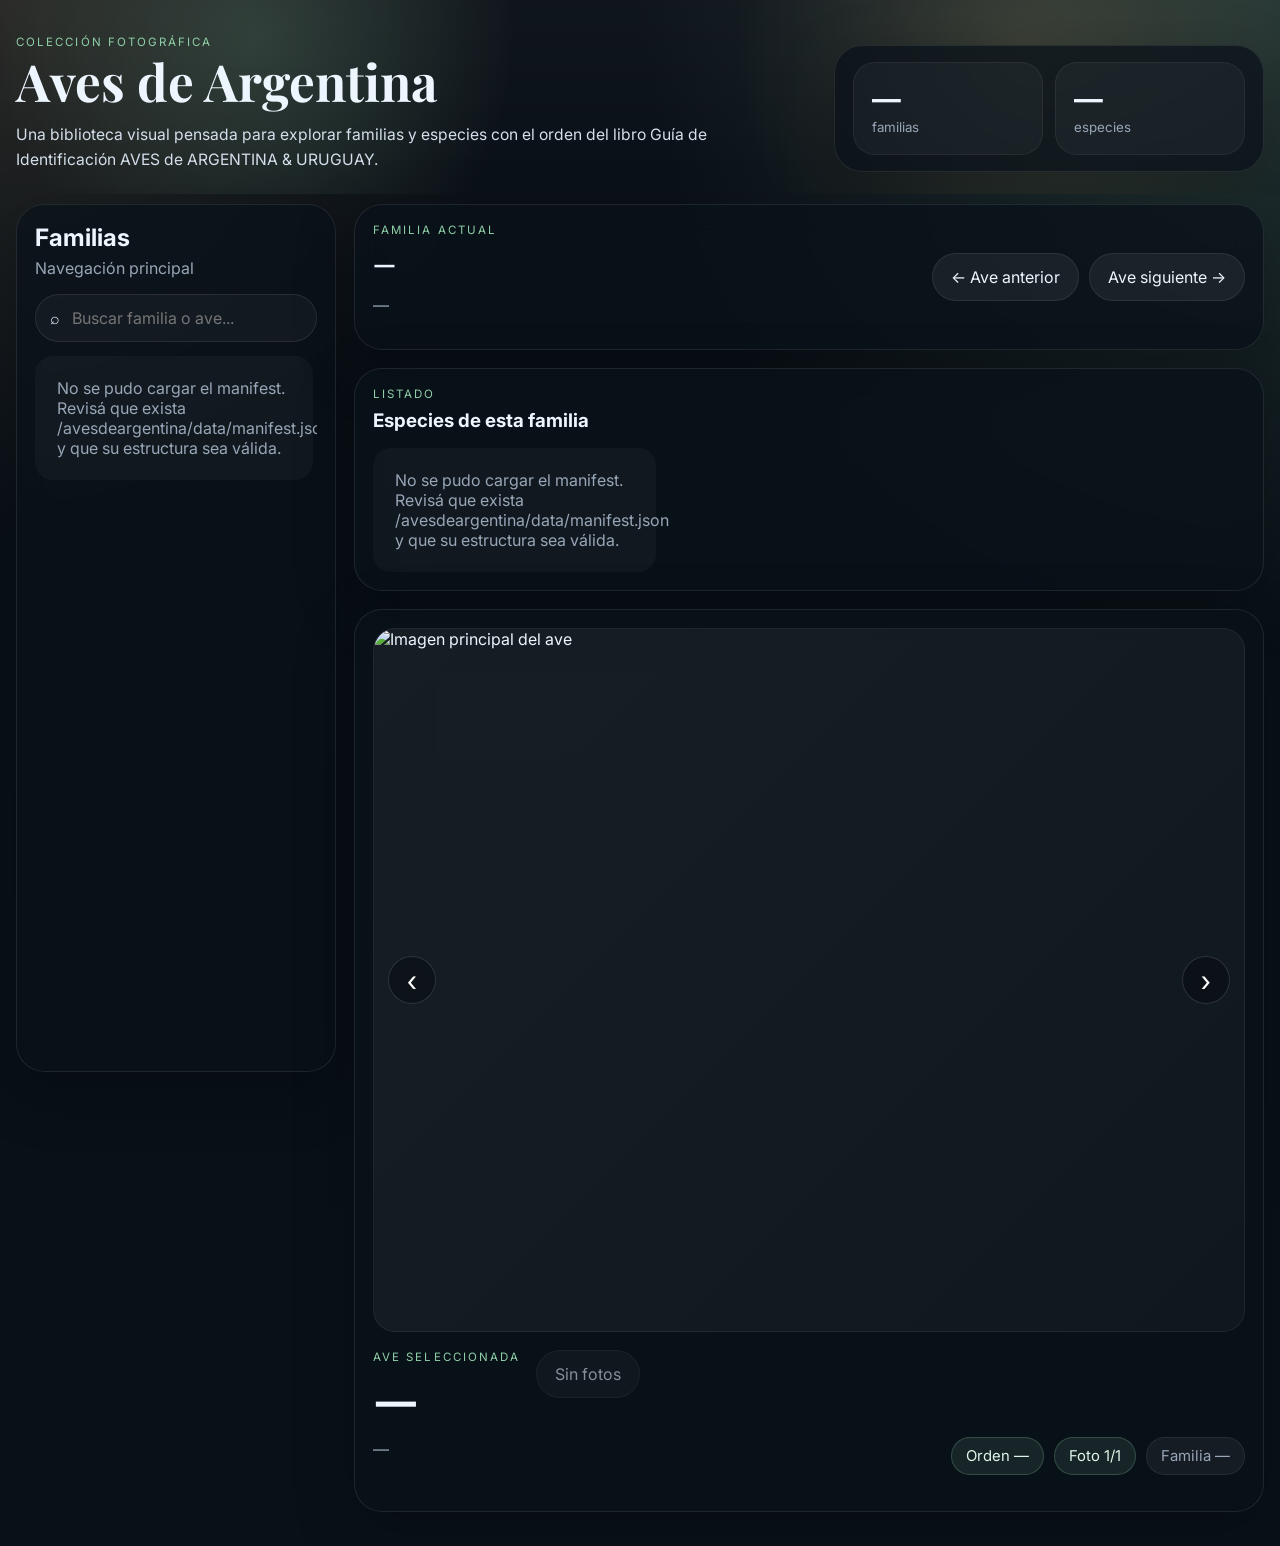
==== index.html @ 670955eb "Update index.html" ====
<!DOCTYPE html>
<html lang="es">
<head>
  <meta charset="UTF-8" />
  <meta name="viewport" content="width=device-width, initial-scale=1.0" />
  <title>Aves de Argentina — Biblioteca visual</title>
  <meta name="description" content="Biblioteca visual de aves de Argentina organizada por familias y especies." />
  <base href="/">

  <link rel="preconnect" href="https://fonts.googleapis.com">
  <link rel="preconnect" href="https://fonts.gstatic.com" crossorigin>
  <link href="https://fonts.googleapis.com/css2?family=Playfair+Display:wght@600;700&family=Inter:wght@400;500;600;700&display=swap" rel="stylesheet">
  <link rel="stylesheet" href="styles.css" />
</head>
<body>
  <div class="page-shell">
    <header class="hero hero--compact">
      <div class="hero__bg"></div>
      <div class="hero__content wrap">
        <div>
          <p class="eyebrow">Colección fotográfica</p>
          <h1>Aves de Argentina</h1>
          <p class="hero__lead">
            Una biblioteca visual pensada para explorar familias y especies con el orden del libro Guía de Identificación AVES de ARGENTINA &amp; URUGUAY.
          </p>
        </div>

        <div class="hero__card">
          <div class="hero__stat">
            <span id="familyCount">—</span>
            <small>familias</small>
          </div>
          <div class="hero__stat">
            <span id="speciesCount">—</span>
            <small>especies</small>
          </div>

        </div>
      </div>
    </header>

    <main class="wrap layout">
      <aside class="sidebar card">
        <div class="sidebar__header">
          <h2>Familias</h2>
          <p>Navegación principal</p>
        </div>

        <label class="searchbox">
          <span class="searchbox__icon">⌕</span>
          <input id="familySearchInput" type="search" placeholder="Buscar familia o ave..." autocomplete="off" />
        </label>

        <nav id="familyList" class="family-list" aria-label="Listado de familias"></nav>
      </aside>

      <section class="main-column">
        <div class="toolbar card">
          <div>
            <p class="toolbar__label">Familia actual</p>
            <h2 id="currentFamilyCommon">—</h2>
            <p id="currentFamilyScientific" class="toolbar__scientific">—</p>
          </div>
          <div class="toolbar__actions">
            <button class="btn btn--soft" id="prevSpeciesBtn">← Ave anterior</button>
            <button class="btn btn--soft" id="nextSpeciesBtn">Ave siguiente →</button>
          </div>
        </div>

        <section class="species-panel card">
          <div class="section-head">
            <div>
              <p class="section-head__kicker">Listado</p>
              <h3>Especies de esta familia</h3>
            </div>
          </div>
          <div id="speciesList" class="species-list"></div>
        </section>

        <article class="viewer card">
          <div class="viewer__media">
            <img id="mainImage" src="assets/placeholder-main-1.svg" alt="Imagen principal del ave" />
            <button id="prevPhotoBtn" class="viewer__arrow viewer__arrow--left" aria-label="Foto anterior">‹</button>
            <button id="nextPhotoBtn" class="viewer__arrow viewer__arrow--right" aria-label="Foto siguiente">›</button>
            <div id="slideshowBadge" class="slideshow-badge" hidden>Automático</div>
          </div>

          <div class="viewer__info">
            <div class="viewer__top">
              <div>
                <p class="viewer__kicker">Ave seleccionada</p>
                <h3 id="currentSpeciesCommon">—</h3>
                <p id="currentSpeciesScientific" class="viewer__scientific">—</p>
                <p id="noPhotoNotice" class="viewer__notice" hidden>Aún sin registro fotográfico.</p>
              </div>

              <div class="viewer__controls">
                <button class="btn btn--soft btn--play" id="toggleSpeciesSlideshowBtn" type="button">
                  ▶ Pasar automáticamente
                </button>
              </div>
            </div>

            <div class="viewer__meta">
              <span id="speciesOrderBadge" class="pill">Orden —</span>
              <span id="photoCounter" class="pill">Foto 1/1</span>
              <span id="familyOrderBadge" class="pill pill--muted">Familia —</span>
            </div>
          </div>

          <div class="thumbs" id="thumbStrip" aria-label="Miniaturas de la especie"></div>
        </article>
      </section>
    </main>
  </div>

  <template id="familyButtonTemplate">
    <button class="family-item" type="button">
      <span class="family-item__number"></span>
      <span class="family-item__labels">
        <strong></strong>
        <small></small>
      </span>
    </button>
  </template>

  <template id="speciesCardTemplate">
    <button class="species-card" type="button">
      <div class="species-card__preview"></div>
      <div class="species-card__text">
        <span class="species-card__order"></span>
        <strong></strong>
        <small></small>
      </div>
    </button>
  </template>

  <script src="app.js"></script>
</body>
</html>
---- styles.css ----
:root {
  --bg: #091018;
  --panel: rgba(10, 18, 26, 0.76);
  --panel-solid: #0e1720;
  --panel-soft: #132130;
  --line: rgba(255,255,255,0.09);
  --text: #edf5ff;
  --muted: #98a6b8;
  --accent: #8fd0a8;
  --accent-2: #f0c97e;
  --shadow: 0 18px 60px rgba(0,0,0,0.28);
  --radius-xl: 28px;
  --radius-lg: 22px;
  --radius-md: 16px;
}

* { box-sizing: border-box; }
html { scroll-behavior: smooth; }
body {
  margin: 0;
  font-family: Inter, system-ui, sans-serif;
  color: var(--text);
  background:
    radial-gradient(circle at top right, rgba(143, 208, 168, 0.18), transparent 32%),
    radial-gradient(circle at top left, rgba(240, 201, 126, 0.12), transparent 26%),
    linear-gradient(180deg, #0b1118 0%, #081018 55%, #091118 100%);
  min-height: 100vh;
}

img { display: block; max-width: 100%; }
button, input { font: inherit; }

.wrap {
  width: min(1380px, calc(100vw - 32px));
  margin-inline: auto;
}

.hero {
  position: relative;
  overflow: hidden;
  padding: 42px 0 22px;
}

.hero__bg {
  position: absolute;
  inset: 0;
  background:
    radial-gradient(circle at 20% 20%, rgba(143, 208, 168, 0.18), transparent 25%),
    radial-gradient(circle at 80% 25%, rgba(240, 201, 126, 0.15), transparent 28%),
    linear-gradient(180deg, rgba(255,255,255,0.02), transparent 80%);
  pointer-events: none;
}

.hero__content {
  position: relative;
  z-index: 1;
  display: grid;
  grid-template-columns: minmax(0, 1.65fr) minmax(280px, 430px);
  gap: 22px;
  align-items: end;
}

.eyebrow,
.toolbar__label,
.viewer__kicker,
.section-head__kicker {
  margin: 0 0 8px;
  text-transform: uppercase;
  letter-spacing: 0.18em;
  font-size: 0.72rem;
  color: var(--accent);
}

.hero h1 {
  margin: 0;
  font-family: "Playfair Display", serif;
  font-size: clamp(2.6rem, 5vw, 5rem);
  line-height: 0.94;
}

.hero__lead {
  max-width: 760px;
  margin: 18px 0 0;
  font-size: 1.03rem;
  line-height: 1.72;
  color: #d5dfeb;
}

.hero__actions {
  display: flex;
  flex-wrap: wrap;
  gap: 12px;
  margin-top: 24px;
}

.hero__card,
.card {
  backdrop-filter: blur(14px);
  background: var(--panel);
  border: 1px solid var(--line);
  border-radius: var(--radius-xl);
  box-shadow: var(--shadow);
}

.hero__card {
  padding: 20px;
  display: grid;
  grid-template-columns: repeat(2, 1fr);
  gap: 12px;
}

.hero__stat {
  padding: 18px;
  border-radius: var(--radius-lg);
  background: rgba(255,255,255,0.04);
  border: 1px solid rgba(255,255,255,0.06);
}

.hero__stat span {
  display: block;
  font-size: clamp(2rem, 4vw, 2.8rem);
  font-weight: 700;
}

.hero__stat small,
.hero__note,
.toolbar__scientific,
.viewer__scientific,
.section-head__hint,
.family-item small,
.species-card small {
  color: var(--muted);
}

.hero__note {
  grid-column: 1 / -1;
  font-size: 0.95rem;
  line-height: 1.65;
  padding: 4px 2px 0;
}

.layout {
  display: grid;
  grid-template-columns: 320px minmax(0, 1fr);
  gap: 18px;
  padding: 10px 0 34px;
}

.sidebar,
.toolbar,
.viewer,
.species-panel {
  padding: 18px;
}

.sidebar {
  position: sticky;
  top: 16px;
  height: calc(100vh - 32px);
  overflow: hidden;
  display: flex;
  flex-direction: column;
}

.sidebar__header h2,
.toolbar h2,
.viewer h3,
.section-head h3 {
  margin: 0;
}

.sidebar__header p {
  margin: 6px 0 0;
  color: var(--muted);
}

.searchbox {
  display: flex;
  align-items: center;
  gap: 10px;
  margin: 16px 0 14px;
  padding: 12px 14px;
  border-radius: 999px;
  border: 1px solid var(--line);
  background: rgba(255,255,255,0.035);
}

.searchbox input {
  width: 100%;
  background: transparent;
  border: 0;
  outline: none;
  color: var(--text);
}

.family-list {
  display: flex;
  flex-direction: column;
  gap: 10px;
  overflow: auto;
  padding-right: 4px;
}

.family-item {
  width: 100%;
  display: grid;
  grid-template-columns: 54px 1fr;
  gap: 10px;
  text-align: left;
  border: 1px solid transparent;
  border-radius: 18px;
  background: rgba(255,255,255,0.03);
  padding: 11px;
  color: var(--text);
  cursor: pointer;
  transition: transform .2s ease, border-color .2s ease, background .2s ease;
}

.family-item:hover,
.family-item.is-active {
  transform: translateY(-1px);
  border-color: rgba(143, 208, 168, 0.35);
  background: rgba(143, 208, 168, 0.10);
}

.family-item__number {
  display: grid;
  place-items: center;
  border-radius: 14px;
  background: rgba(255,255,255,0.05);
  font-weight: 700;
}

.family-item__labels strong,
.species-card strong {
  display: block;
  font-size: 0.96rem;
}

.main-column {
  display: flex;
  flex-direction: column;
  gap: 18px;
}

.toolbar {
  display: flex;
  justify-content: space-between;
  align-items: center;
  gap: 18px;
}

.toolbar h2 {
  font-family: "Playfair Display", serif;
  font-size: clamp(1.5rem, 2vw, 2.15rem);
}

.toolbar__actions {
  display: flex;
  gap: 10px;
  flex-wrap: wrap;
  justify-content: end;
}

.viewer {
  display: grid;
  gap: 18px;
}

.viewer__media {
  position: relative;
  overflow: hidden;
  border-radius: calc(var(--radius-xl) - 6px);
  min-height: clamp(340px, 55vw, 720px);
  background: linear-gradient(135deg, rgba(255,255,255,0.06), rgba(255,255,255,0.03));
  border: 1px solid rgba(255,255,255,0.06);
}

.viewer__media img {
  width: 100%;
  height: 100%;
  object-fit: cover;
}

.viewer__arrow {
  position: absolute;
  top: 50%;
  transform: translateY(-50%);
  width: 48px;
  height: 48px;
  border-radius: 999px;
  border: 1px solid rgba(255,255,255,0.14);
  background: rgba(7,12,18,0.55);
  color: white;
  font-size: 1.8rem;
  cursor: pointer;
  backdrop-filter: blur(10px);
}

.viewer__arrow--left { left: 14px; }
.viewer__arrow--right { right: 14px; }

.slideshow-badge {
  position: absolute;
  top: 14px;
  right: 14px;
  padding: 10px 14px;
  border-radius: 999px;
  background: rgba(143, 208, 168, 0.18);
  border: 1px solid rgba(143, 208, 168, 0.38);
  font-weight: 600;
}

.viewer__info {
  display: flex;
  justify-content: space-between;
  gap: 18px;
  align-items: end;
}

.viewer h3 {
  font-family: "Playfair Display", serif;
  font-size: clamp(1.9rem, 4vw, 3.35rem);
  line-height: 0.98;
}

.viewer__meta {
  display: flex;
  flex-wrap: wrap;
  justify-content: end;
  gap: 10px;
}

.pill {
  display: inline-flex;
  align-items: center;
  justify-content: center;
  min-height: 38px;
  padding: 0 14px;
  border-radius: 999px;
  background: rgba(143, 208, 168, 0.11);
  border: 1px solid rgba(143, 208, 168, 0.24);
  color: #dff7e9;
  font-size: 0.93rem;
}

.pill--muted {
  background: rgba(255,255,255,0.05);
  border-color: rgba(255,255,255,0.08);
  color: var(--muted);
}

.thumbs {
  display: grid;
  grid-template-columns: repeat(auto-fill, minmax(108px, 1fr));
  gap: 10px;
}

.thumb {
  aspect-ratio: 1 / 1;
  border-radius: 16px;
  overflow: hidden;
  border: 1px solid transparent;
  padding: 0;
  cursor: pointer;
  background: rgba(255,255,255,0.04);
}

.thumb img {
  width: 100%;
  height: 100%;
  object-fit: cover;
}

.thumb.is-active {
  border-color: rgba(240, 201, 126, 0.55);
  box-shadow: 0 0 0 2px rgba(240, 201, 126, 0.18);
}

.section-head {
  display: flex;
  justify-content: space-between;
  gap: 18px;
  align-items: end;
  margin-bottom: 16px;
}

.species-list {
  display: grid;
  grid-template-columns: repeat(auto-fill, minmax(230px, 1fr));
  gap: 12px;
}

.species-card {
  display: grid;
  grid-template-columns: 74px 1fr;
  gap: 12px;
  text-align: left;
  width: 100%;
  border-radius: 20px;
  padding: 10px;
  border: 1px solid rgba(255,255,255,0.08);
  background: rgba(255,255,255,0.035);
  color: var(--text);
  cursor: pointer;
}

.species-card.is-active {
  border-color: rgba(143, 208, 168, 0.38);
  background: rgba(143, 208, 168, 0.10);
}

.species-card__preview {
  aspect-ratio: 1 / 1;
  border-radius: 14px;
  background-size: cover;
  background-position: center;
  background-color: rgba(255,255,255,0.06);
}

.species-card__order {
  display: inline-block;
  margin-bottom: 6px;
  font-size: 0.78rem;
  color: var(--accent-2);
  letter-spacing: 0.08em;
}

.btn {
  border: 0;
  border-radius: 999px;
  min-height: 48px;
  padding: 0 18px;
  color: var(--text);
  cursor: pointer;
  transition: transform .2s ease, opacity .2s ease;
}

.btn:hover { transform: translateY(-1px); }

.btn--primary {
  background: linear-gradient(135deg, rgba(143, 208, 168, 0.88), rgba(88, 158, 112, 0.88));
  color: #07110a;
  font-weight: 700;
}

.btn--ghost,
.btn--soft {
  background: rgba(255,255,255,0.06);
  border: 1px solid rgba(255,255,255,0.08);
}

.empty-state {
  padding: 22px;
  border-radius: 18px;
  background: rgba(255,255,255,0.03);
  color: var(--muted);
}

@media (max-width: 1050px) {
  .hero__content,
  .layout,
  .viewer__info,
  .toolbar,
  .section-head {
    grid-template-columns: 1fr;
    flex-direction: column;
    align-items: stretch;
  }

  .sidebar {
    position: static;
    height: auto;
    max-height: none;
  }

  .toolbar__actions,
  .viewer__meta {
    justify-content: start;
  }
}

@media (max-width: 720px) {
  .wrap {
    width: min(100vw - 16px, 1380px);
  }

  .hero {
    padding-top: 18px;
  }

  .hero__card {
    grid-template-columns: 1fr 1fr;
  }

  .toolbar,
  .viewer,
  .species-panel,
  .sidebar {
    padding: 14px;
  }

  .viewer__media {
    min-height: 280px;
  }

  .viewer__arrow {
    width: 42px;
    height: 42px;
  }

  .species-list {
    grid-template-columns: 1fr 1fr;
  }
}

@media (max-width: 520px) {
  .hero__card,
  .species-list {
    grid-template-columns: 1fr;
  }

  .family-item,
  .species-card {
    border-radius: 16px;
  }
}
.viewer__notice {
  margin-top: 0.45rem;
  color: #d9b46b;
  font-weight: 600;
  letter-spacing: 0.02em;
}

.thumbs .empty-state {
  padding: 1rem;
  border: 1px dashed rgba(255,255,255,0.12);
  border-radius: 14px;
  color: rgba(255,255,255,0.72);
  text-align: center;
}

.species-card__no-photo {
  display: inline-flex;
  align-items: center;
  justify-content: center;
  width: 100%;
  height: 100%;
  color: rgba(255,255,255,0.72);
  font-size: 0.85rem;
  letter-spacing: 0.04em;
  text-transform: uppercase;
}
.hero--compact {
  padding-top: 2.2rem;
  padding-bottom: 1.4rem;
}

.hero--compact .hero__content {
  gap: 1.25rem;
  align-items: end;
}

.hero--compact h1 {
  font-size: clamp(2.2rem, 4vw, 3.4rem);
  margin-bottom: 0.35rem;
}

.hero--compact .hero__lead {
  max-width: 720px;
  font-size: 0.98rem;
  line-height: 1.55;
}

.hero--compact .hero__card {
  padding: 1rem 1.1rem;
}

.hero--compact .hero__stat span {
  font-size: 1.8rem;
}

.viewer__top {
  display: flex;
  align-items: flex-start;
  justify-content: space-between;
  gap: 1rem;
  flex-wrap: wrap;
}

.viewer__controls {
  display: flex;
  align-items: center;
  gap: 0.6rem;
}

.btn--play {
  white-space: nowrap;
}

#toggleSpeciesSlideshowBtn[disabled] {
  opacity: 0.55;
  cursor: not-allowed;
}

.viewer__notice {
  margin-top: 0.45rem;
  color: #d9b46b;
  font-weight: 600;
  letter-spacing: 0.02em;
}

.thumbs .empty-state {
  padding: 1rem;
  border: 1px dashed rgba(255,255,255,0.12);
  border-radius: 14px;
  color: rgba(255,255,255,0.72);
  text-align: center;
}

.species-card__no-photo {
  display: inline-flex;
  align-items: center;
  justify-content: center;
  width: 100%;
  height: 100%;
  color: rgba(255,255,255,0.72);
  font-size: 0.85rem;
  letter-spacing: 0.04em;
  text-transform: uppercase;
}

@media (max-width: 768px) {
  .hero--compact {
    padding-top: 1.6rem;
    padding-bottom: 1rem;
  }

  .hero--compact h1 {
    font-size: clamp(1.9rem, 8vw, 2.6rem);
  }

  .viewer__controls {
    width: 100%;
  }

  .btn--play {
    width: 100%;
    justify-content: center;
  }
}
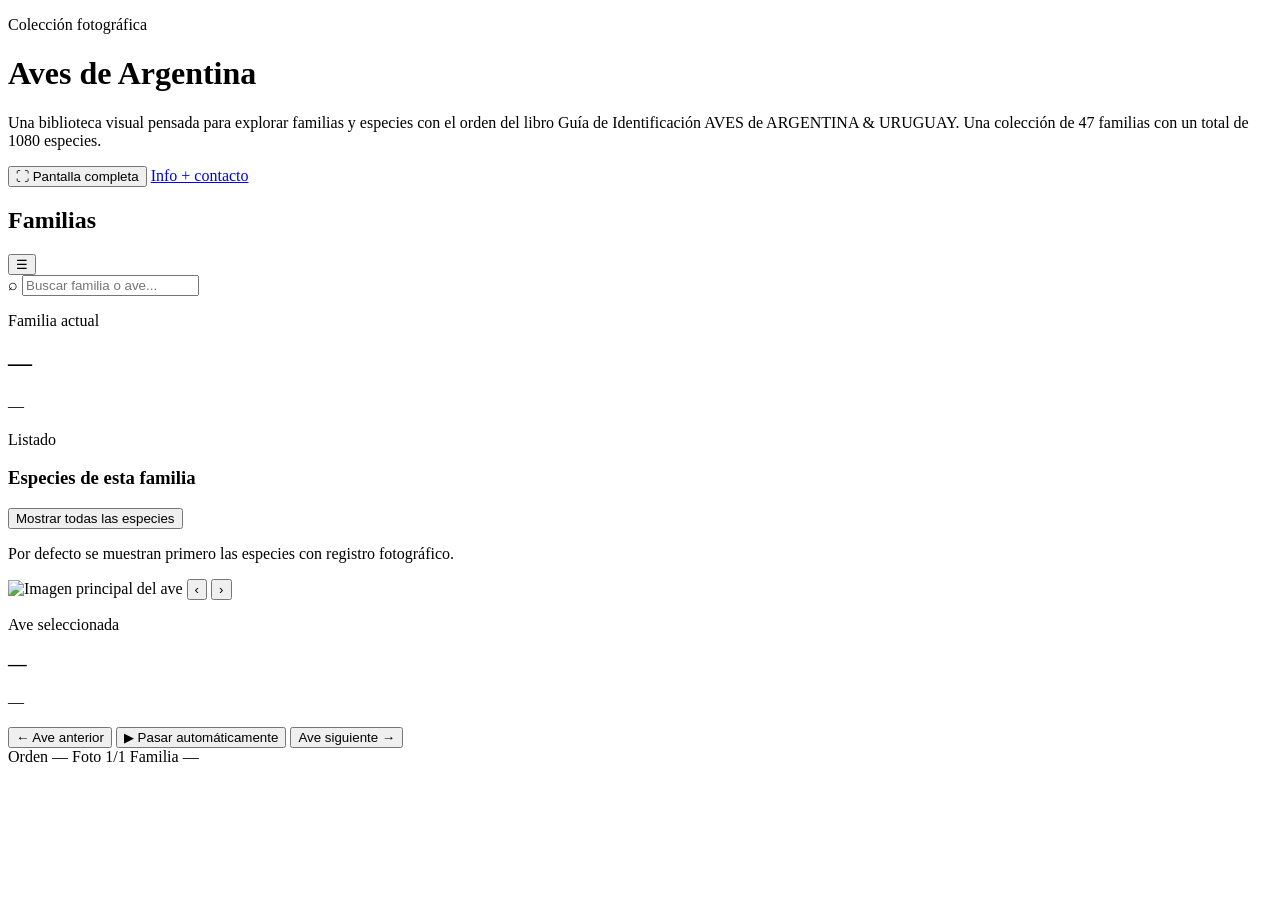
==== commit 3ae82391: "Update index.html" ====
--- a/index.html
+++ b/index.html
@@ -5,7 +5,7 @@
   <meta name="viewport" content="width=device-width, initial-scale=1.0" />
   <title>Aves de Argentina — Biblioteca visual</title>
   <meta name="description" content="Biblioteca visual de aves de Argentina organizada por familias y especies." />
-  <base href="/">
+  <base href="/avesdeargentina/">
 
   <link rel="preconnect" href="https://fonts.googleapis.com">
   <link rel="preconnect" href="https://fonts.gstatic.com" crossorigin>
@@ -20,32 +20,31 @@
         <div>
           <p class="eyebrow">Colección fotográfica</p>
           <h1>Aves de Argentina</h1>
-          <p class="hero__lead">
-            Una biblioteca visual pensada para explorar familias y especies con el orden del libro Guía de Identificación AVES de ARGENTINA &amp; URUGUAY.
-          </p>
+<p class="hero__lead">
+  Una biblioteca visual pensada para explorar familias y especies con el orden del libro Guía de Identificación AVES de ARGENTINA &amp; URUGUAY. Una colección de 47 familias con un total de 1080 especies.
+</p>
         </div>
 
-        <div class="hero__card">
-          <div class="hero__stat">
-            <span id="familyCount">—</span>
-            <small>familias</small>
-          </div>
-          <div class="hero__stat">
-            <span id="speciesCount">—</span>
-            <small>especies</small>
-          </div>
+<div class="hero__card hero__card--buttons">
+  <button class="btn btn--soft hero__fullscreenBtn" id="fullscreenBtn" type="button">
+    ⛶ Pantalla completa
+  </button>
 
-        </div>
+  <a class="btn btn--soft hero__infoBtn" href="mas-info.html">
+  Info + contacto
+  </a>
+</div>
       </div>
     </header>
 
-    <main class="wrap layout">
-      <aside class="sidebar card">
-        <div class="sidebar__header">
-          <h2>Familias</h2>
-          <p>Navegación principal</p>
-        </div>
-
+    <main class="wrap layout" id="layoutRoot">
+      <aside class="sidebar card" id="sidebar">
+      <div class="sidebar__header">
+  <h2>Familias</h2>
+  <button class="btn btn--soft btn--icon" id="toggleSidebarBtn" type="button" title="Mostrar u ocultar listado de familias">
+    ☰
+  </button>
+</div>
         <label class="searchbox">
           <span class="searchbox__icon">⌕</span>
           <input id="familySearchInput" type="search" placeholder="Buscar familia o ave..." autocomplete="off" />
@@ -61,10 +60,6 @@
             <h2 id="currentFamilyCommon">—</h2>
             <p id="currentFamilyScientific" class="toolbar__scientific">—</p>
           </div>
-          <div class="toolbar__actions">
-            <button class="btn btn--soft" id="prevSpeciesBtn">← Ave anterior</button>
-            <button class="btn btn--soft" id="nextSpeciesBtn">Ave siguiente →</button>
-          </div>
         </div>
 
         <section class="species-panel card">
@@ -73,7 +68,18 @@
               <p class="section-head__kicker">Listado</p>
               <h3>Especies de esta familia</h3>
             </div>
+
+            <div class="section-head__actions">
+              <button class="btn btn--soft" id="toggleNoPhotoSpeciesBtn" type="button">
+                Mostrar todas las especies
+              </button>
+            </div>
           </div>
+
+          <p class="section-head__hint">
+            Por defecto se muestran primero las especies con registro fotográfico.
+          </p>
+
           <div id="speciesList" class="species-list"></div>
         </section>
 
@@ -95,9 +101,11 @@
               </div>
 
               <div class="viewer__controls">
+                <button class="btn btn--soft" id="prevSpeciesBtn" type="button">← Ave anterior</button>
                 <button class="btn btn--soft btn--play" id="toggleSpeciesSlideshowBtn" type="button">
                   ▶ Pasar automáticamente
                 </button>
+                <button class="btn btn--soft" id="nextSpeciesBtn" type="button">Ave siguiente →</button>
               </div>
             </div>
 
@@ -116,7 +124,10 @@
 
   <template id="familyButtonTemplate">
     <button class="family-item" type="button">
-      <span class="family-item__number"></span>
+      <span class="family-item__thumbWrap">
+        <img class="family-item__thumb" alt="" loading="lazy" />
+        <span class="family-item__number"></span>
+      </span>
       <span class="family-item__labels">
         <strong></strong>
         <small></small>
--- a/styles.css
+++ b/styles.css
@@ -15,7 +15,9 @@
 }
 
 * { box-sizing: border-box; }
+
 html { scroll-behavior: smooth; }
+
 body {
   margin: 0;
   font-family: Inter, system-ui, sans-serif;
@@ -35,10 +37,11 @@
   margin-inline: auto;
 }
 
+/* HERO */
 .hero {
   position: relative;
   overflow: hidden;
-  padding: 42px 0 22px;
+  padding: 2.1rem 0 1.25rem;
 }
 
 .hero__bg {
@@ -56,7 +59,7 @@
   z-index: 1;
   display: grid;
   grid-template-columns: minmax(0, 1.65fr) minmax(280px, 430px);
-  gap: 22px;
+  gap: 1.1rem;
   align-items: end;
 }
 
@@ -74,23 +77,16 @@
 .hero h1 {
   margin: 0;
   font-family: "Playfair Display", serif;
-  font-size: clamp(2.6rem, 5vw, 5rem);
+  font-size: clamp(2.1rem, 4vw, 3.2rem);
   line-height: 0.94;
 }
 
 .hero__lead {
-  max-width: 760px;
+  max-width: 720px;
   margin: 18px 0 0;
-  font-size: 1.03rem;
-  line-height: 1.72;
+  font-size: 0.96rem;
+  line-height: 1.55;
   color: #d5dfeb;
-}
-
-.hero__actions {
-  display: flex;
-  flex-wrap: wrap;
-  gap: 12px;
-  margin-top: 24px;
 }
 
 .hero__card,
@@ -103,47 +99,58 @@
 }
 
 .hero__card {
-  padding: 20px;
-  display: grid;
-  grid-template-columns: repeat(2, 1fr);
+  padding: 0.95rem 1rem;
+}
+
+.hero__card--buttons {
+  display: flex;
+  align-items: center;
   gap: 12px;
 }
 
-.hero__stat {
-  padding: 18px;
-  border-radius: var(--radius-lg);
-  background: rgba(255,255,255,0.04);
-  border: 1px solid rgba(255,255,255,0.06);
-}
-
-.hero__stat span {
-  display: block;
-  font-size: clamp(2rem, 4vw, 2.8rem);
-  font-weight: 700;
-}
-
-.hero__stat small,
-.hero__note,
-.toolbar__scientific,
-.viewer__scientific,
-.section-head__hint,
-.family-item small,
-.species-card small {
-  color: var(--muted);
-}
-
-.hero__note {
-  grid-column: 1 / -1;
-  font-size: 0.95rem;
-  line-height: 1.65;
-  padding: 4px 2px 0;
-}
-
+.hero__card--buttons .btn {
+  flex: 1 1 0;
+  display: inline-flex;
+  align-items: center;
+  justify-content: center;
+  text-align: center;
+}
+
+.hero__fullscreenBtn {
+  background: rgba(255,255,255,0.06);
+  border: 1px solid rgba(255,255,255,0.08);
+}
+
+.hero__infoBtn {
+  display: inline-flex;
+  align-items: center;
+  justify-content: center;
+  text-align: center;
+  line-height: 1;
+  text-decoration: none;
+  background: linear-gradient(135deg, rgba(240, 201, 126, 0.18), rgba(240, 201, 126, 0.10));
+  border: 1px solid rgba(240, 201, 126, 0.28);
+  color: #f6deb0;
+  box-shadow: inset 0 1px 0 rgba(255,255,255,0.03);
+}
+
+.hero__infoBtn:hover {
+  background: linear-gradient(135deg, rgba(240, 201, 126, 0.24), rgba(240, 201, 126, 0.14));
+  border-color: rgba(240, 201, 126, 0.42);
+}
+
+/* LAYOUT */
 .layout {
   display: grid;
   grid-template-columns: 320px minmax(0, 1fr);
   gap: 18px;
   padding: 10px 0 34px;
+  align-items: start;
+  transition: grid-template-columns 0.28s ease, gap 0.28s ease;
+}
+
+.layout--sidebar-compact {
+  grid-template-columns: 74px minmax(0, 1fr) !important;
 }
 
 .sidebar,
@@ -160,6 +167,24 @@
   overflow: hidden;
   display: flex;
   flex-direction: column;
+  transition: width 0.28s ease, min-width 0.28s ease, padding 0.28s ease, height 0.28s ease;
+}
+
+.sidebar--compact {
+  min-width: 0;
+  width: 74px;
+  height: auto;
+  overflow: visible;
+  padding: 12px 10px;
+  align-self: start;
+}
+
+.sidebar__header {
+  display: flex;
+  align-items: center;
+  justify-content: space-between;
+  gap: 0.8rem;
+  margin-bottom: 0.85rem;
 }
 
 .sidebar__header h2,
@@ -169,9 +194,13 @@
   margin: 0;
 }
 
-.sidebar__header p {
-  margin: 6px 0 0;
-  color: var(--muted);
+.sidebar--compact .sidebar__header {
+  margin-bottom: 0;
+  justify-content: center;
+}
+
+.sidebar--compact .sidebar__header h2 {
+  display: none;
 }
 
 .searchbox {
@@ -193,19 +222,53 @@
   color: var(--text);
 }
 
+.sidebar--compact .searchbox {
+  display: none;
+}
+
 .family-list {
   display: flex;
   flex-direction: column;
   gap: 10px;
   overflow: auto;
   padding-right: 4px;
+  scrollbar-width: thin;
+  scrollbar-color: rgba(72,72,72,0.98) rgba(255,255,255,0.025);
+}
+
+.family-list::-webkit-scrollbar {
+  width: 10px;
+}
+
+.family-list::-webkit-scrollbar-track {
+  background: rgba(255,255,255,0.025);
+  border-radius: 999px;
+}
+
+.family-list::-webkit-scrollbar-thumb {
+  background: linear-gradient(180deg, rgba(78,78,78,0.98), rgba(38,38,38,1));
+  border-radius: 999px;
+  border: 2px solid rgba(8,8,8,0.6);
+}
+
+.family-list::-webkit-scrollbar-thumb:hover {
+  background: linear-gradient(180deg, rgba(108,108,108,1), rgba(56,56,56,1));
+}
+
+.family-list::-webkit-scrollbar-corner {
+  background: transparent;
+}
+
+.sidebar--compact .family-list {
+  display: none;
 }
 
 .family-item {
   width: 100%;
   display: grid;
-  grid-template-columns: 54px 1fr;
-  gap: 10px;
+  grid-template-columns: 58px 1fr;
+  align-items: center;
+  gap: 0.85rem;
   text-align: left;
   border: 1px solid transparent;
   border-radius: 18px;
@@ -223,12 +286,50 @@
   background: rgba(143, 208, 168, 0.10);
 }
 
+.family-item__thumbWrap {
+  position: relative;
+  width: 58px;
+  height: 58px;
+  display: inline-flex;
+  align-items: center;
+  justify-content: center;
+}
+
+.family-item__thumb {
+  width: 58px;
+  height: 58px;
+  object-fit: cover;
+  border-radius: 16px;
+  display: block;
+  border: 1px solid rgba(255,255,255,0.08);
+  box-shadow: 0 10px 24px rgba(0,0,0,0.22);
+}
+
 .family-item__number {
-  display: grid;
-  place-items: center;
-  border-radius: 14px;
-  background: rgba(255,255,255,0.05);
+  position: absolute;
+  right: -7px;
+  bottom: -7px;
+  min-width: 26px;
+  height: 26px;
+  padding: 0 6px;
+  border-radius: 999px;
+  display: inline-flex;
+  align-items: center;
+  justify-content: center;
+  background: rgba(18,18,18,0.92);
+  border: 1px solid rgba(255,255,255,0.16);
+  color: #fff;
+  font-size: 0.74rem;
   font-weight: 700;
+  line-height: 1;
+}
+
+.family-item small,
+.species-card small,
+.toolbar__scientific,
+.viewer__scientific,
+.section-head__hint {
+  color: var(--muted);
 }
 
 .family-item__labels strong,
@@ -237,6 +338,7 @@
   font-size: 0.96rem;
 }
 
+/* MAIN */
 .main-column {
   display: flex;
   flex-direction: column;
@@ -255,13 +357,22 @@
   font-size: clamp(1.5rem, 2vw, 2.15rem);
 }
 
-.toolbar__actions {
-  display: flex;
-  gap: 10px;
+.section-head {
+  display: flex;
+  justify-content: space-between;
+  align-items: flex-start;
+  gap: 1rem;
   flex-wrap: wrap;
-  justify-content: end;
-}
-
+  margin-bottom: 16px;
+}
+
+.section-head__actions {
+  display: flex;
+  align-items: center;
+  gap: 0.6rem;
+}
+
+/* VIEWER */
 .viewer {
   display: grid;
   gap: 18px;
@@ -318,17 +429,39 @@
   align-items: end;
 }
 
+.viewer__top {
+  display: flex;
+  align-items: flex-start;
+  justify-content: space-between;
+  gap: 1rem;
+  flex-wrap: wrap;
+}
+
 .viewer h3 {
   font-family: "Playfair Display", serif;
   font-size: clamp(1.9rem, 4vw, 3.35rem);
   line-height: 0.98;
 }
 
+.viewer__controls {
+  display: flex;
+  align-items: center;
+  gap: 0.6rem;
+  flex-wrap: wrap;
+}
+
 .viewer__meta {
   display: flex;
   flex-wrap: wrap;
   justify-content: end;
   gap: 10px;
+}
+
+.viewer__notice {
+  margin-top: 0.45rem;
+  color: #d9b46b;
+  font-weight: 600;
+  letter-spacing: 0.02em;
 }
 
 .pill {
@@ -350,6 +483,7 @@
   color: var(--muted);
 }
 
+/* THUMBS */
 .thumbs {
   display: grid;
   grid-template-columns: repeat(auto-fill, minmax(108px, 1fr));
@@ -377,14 +511,7 @@
   box-shadow: 0 0 0 2px rgba(240, 201, 126, 0.18);
 }
 
-.section-head {
-  display: flex;
-  justify-content: space-between;
-  gap: 18px;
-  align-items: end;
-  margin-bottom: 16px;
-}
-
+/* SPECIES LIST */
 .species-list {
   display: grid;
   grid-template-columns: repeat(auto-fill, minmax(230px, 1fr));
@@ -426,6 +553,19 @@
   letter-spacing: 0.08em;
 }
 
+.species-card__no-photo {
+  display: inline-flex;
+  align-items: center;
+  justify-content: center;
+  width: 100%;
+  height: 100%;
+  color: rgba(255,255,255,0.72);
+  font-size: 0.85rem;
+  letter-spacing: 0.04em;
+  text-transform: uppercase;
+}
+
+/* BUTTONS */
 .btn {
   border: 0;
   border-radius: 999px;
@@ -450,13 +590,39 @@
   border: 1px solid rgba(255,255,255,0.08);
 }
 
-.empty-state {
-  padding: 22px;
-  border-radius: 18px;
+.btn--play {
+  white-space: nowrap;
+}
+
+.btn--icon {
+  min-width: 42px;
+  width: 42px;
+  height: 42px;
+  padding: 0;
+  display: inline-flex;
+  align-items: center;
+  justify-content: center;
+}
+
+#toggleSpeciesSlideshowBtn[disabled] {
+  opacity: 0.55;
+  cursor: not-allowed;
+}
+
+/* EMPTY STATES */
+.empty-state,
+.thumbs .empty-state,
+.species-list .empty-state,
+.family-list .empty-state {
+  padding: 1rem;
+  border: 1px dashed rgba(255,255,255,0.12);
+  border-radius: 14px;
+  color: rgba(255,255,255,0.72);
+  text-align: center;
   background: rgba(255,255,255,0.03);
-  color: var(--muted);
-}
-
+}
+
+/* RESPONSIVE */
 @media (max-width: 1050px) {
   .hero__content,
   .layout,
@@ -474,23 +640,41 @@
     max-height: none;
   }
 
-  .toolbar__actions,
   .viewer__meta {
     justify-content: start;
   }
 }
 
-@media (max-width: 720px) {
+@media (max-width: 900px) {
+  .viewer__controls,
+  .section-head__actions {
+    width: 100%;
+  }
+}
+
+@media (max-width: 768px) {
   .wrap {
     width: min(100vw - 16px, 1380px);
   }
 
   .hero {
-    padding-top: 18px;
-  }
-
-  .hero__card {
-    grid-template-columns: 1fr 1fr;
+    padding-top: 1.55rem;
+    padding-bottom: 0.95rem;
+  }
+
+  .hero h1 {
+    font-size: clamp(1.85rem, 8vw, 2.5rem);
+  }
+
+  .hero__card--buttons {
+    flex-direction: column;
+  }
+
+  .hero__card--buttons .btn,
+  .viewer__controls .btn,
+  #toggleNoPhotoSpeciesBtn {
+    width: 100%;
+    justify-content: center;
   }
 
   .toolbar,
@@ -512,10 +696,19 @@
   .species-list {
     grid-template-columns: 1fr 1fr;
   }
+
+  .family-item {
+    grid-template-columns: 50px 1fr;
+  }
+
+  .family-item__thumbWrap,
+  .family-item__thumb {
+    width: 50px;
+    height: 50px;
+  }
 }
 
 @media (max-width: 520px) {
-  .hero__card,
   .species-list {
     grid-template-columns: 1fr;
   }
@@ -525,127 +718,3 @@
     border-radius: 16px;
   }
 }
-.viewer__notice {
-  margin-top: 0.45rem;
-  color: #d9b46b;
-  font-weight: 600;
-  letter-spacing: 0.02em;
-}
-
-.thumbs .empty-state {
-  padding: 1rem;
-  border: 1px dashed rgba(255,255,255,0.12);
-  border-radius: 14px;
-  color: rgba(255,255,255,0.72);
-  text-align: center;
-}
-
-.species-card__no-photo {
-  display: inline-flex;
-  align-items: center;
-  justify-content: center;
-  width: 100%;
-  height: 100%;
-  color: rgba(255,255,255,0.72);
-  font-size: 0.85rem;
-  letter-spacing: 0.04em;
-  text-transform: uppercase;
-}
-.hero--compact {
-  padding-top: 2.2rem;
-  padding-bottom: 1.4rem;
-}
-
-.hero--compact .hero__content {
-  gap: 1.25rem;
-  align-items: end;
-}
-
-.hero--compact h1 {
-  font-size: clamp(2.2rem, 4vw, 3.4rem);
-  margin-bottom: 0.35rem;
-}
-
-.hero--compact .hero__lead {
-  max-width: 720px;
-  font-size: 0.98rem;
-  line-height: 1.55;
-}
-
-.hero--compact .hero__card {
-  padding: 1rem 1.1rem;
-}
-
-.hero--compact .hero__stat span {
-  font-size: 1.8rem;
-}
-
-.viewer__top {
-  display: flex;
-  align-items: flex-start;
-  justify-content: space-between;
-  gap: 1rem;
-  flex-wrap: wrap;
-}
-
-.viewer__controls {
-  display: flex;
-  align-items: center;
-  gap: 0.6rem;
-}
-
-.btn--play {
-  white-space: nowrap;
-}
-
-#toggleSpeciesSlideshowBtn[disabled] {
-  opacity: 0.55;
-  cursor: not-allowed;
-}
-
-.viewer__notice {
-  margin-top: 0.45rem;
-  color: #d9b46b;
-  font-weight: 600;
-  letter-spacing: 0.02em;
-}
-
-.thumbs .empty-state {
-  padding: 1rem;
-  border: 1px dashed rgba(255,255,255,0.12);
-  border-radius: 14px;
-  color: rgba(255,255,255,0.72);
-  text-align: center;
-}
-
-.species-card__no-photo {
-  display: inline-flex;
-  align-items: center;
-  justify-content: center;
-  width: 100%;
-  height: 100%;
-  color: rgba(255,255,255,0.72);
-  font-size: 0.85rem;
-  letter-spacing: 0.04em;
-  text-transform: uppercase;
-}
-
-@media (max-width: 768px) {
-  .hero--compact {
-    padding-top: 1.6rem;
-    padding-bottom: 1rem;
-  }
-
-  .hero--compact h1 {
-    font-size: clamp(1.9rem, 8vw, 2.6rem);
-  }
-
-  .viewer__controls {
-    width: 100%;
-  }
-
-  .btn--play {
-    width: 100%;
-    justify-content: center;
-  }
-}
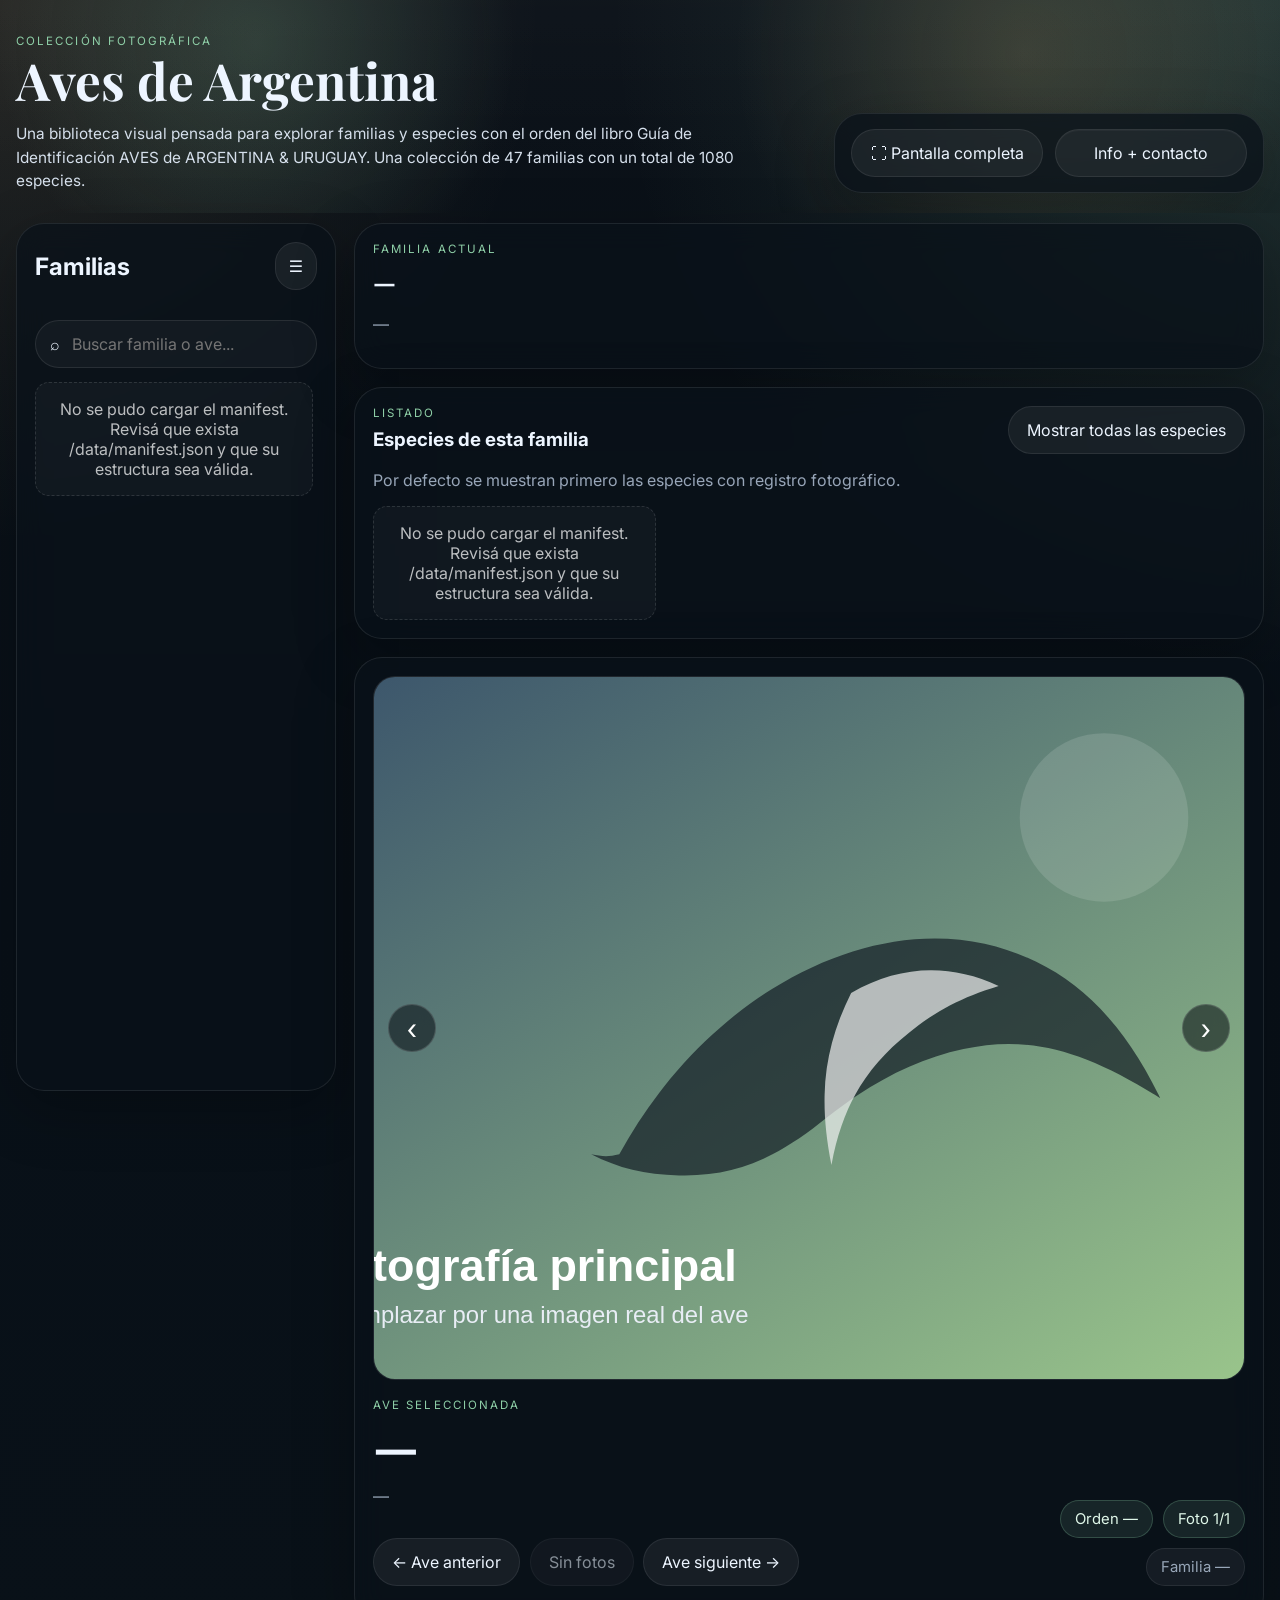
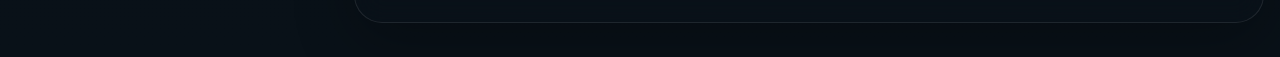
==== commit 9358c492: "Update index.html" ====
--- a/index.html
+++ b/index.html
@@ -5,7 +5,7 @@
   <meta name="viewport" content="width=device-width, initial-scale=1.0" />
   <title>Aves de Argentina — Biblioteca visual</title>
   <meta name="description" content="Biblioteca visual de aves de Argentina organizada por familias y especies." />
-  <base href="/avesdeargentina/">
+  <base href="">
 
   <link rel="preconnect" href="https://fonts.googleapis.com">
   <link rel="preconnect" href="https://fonts.gstatic.com" crossorigin>
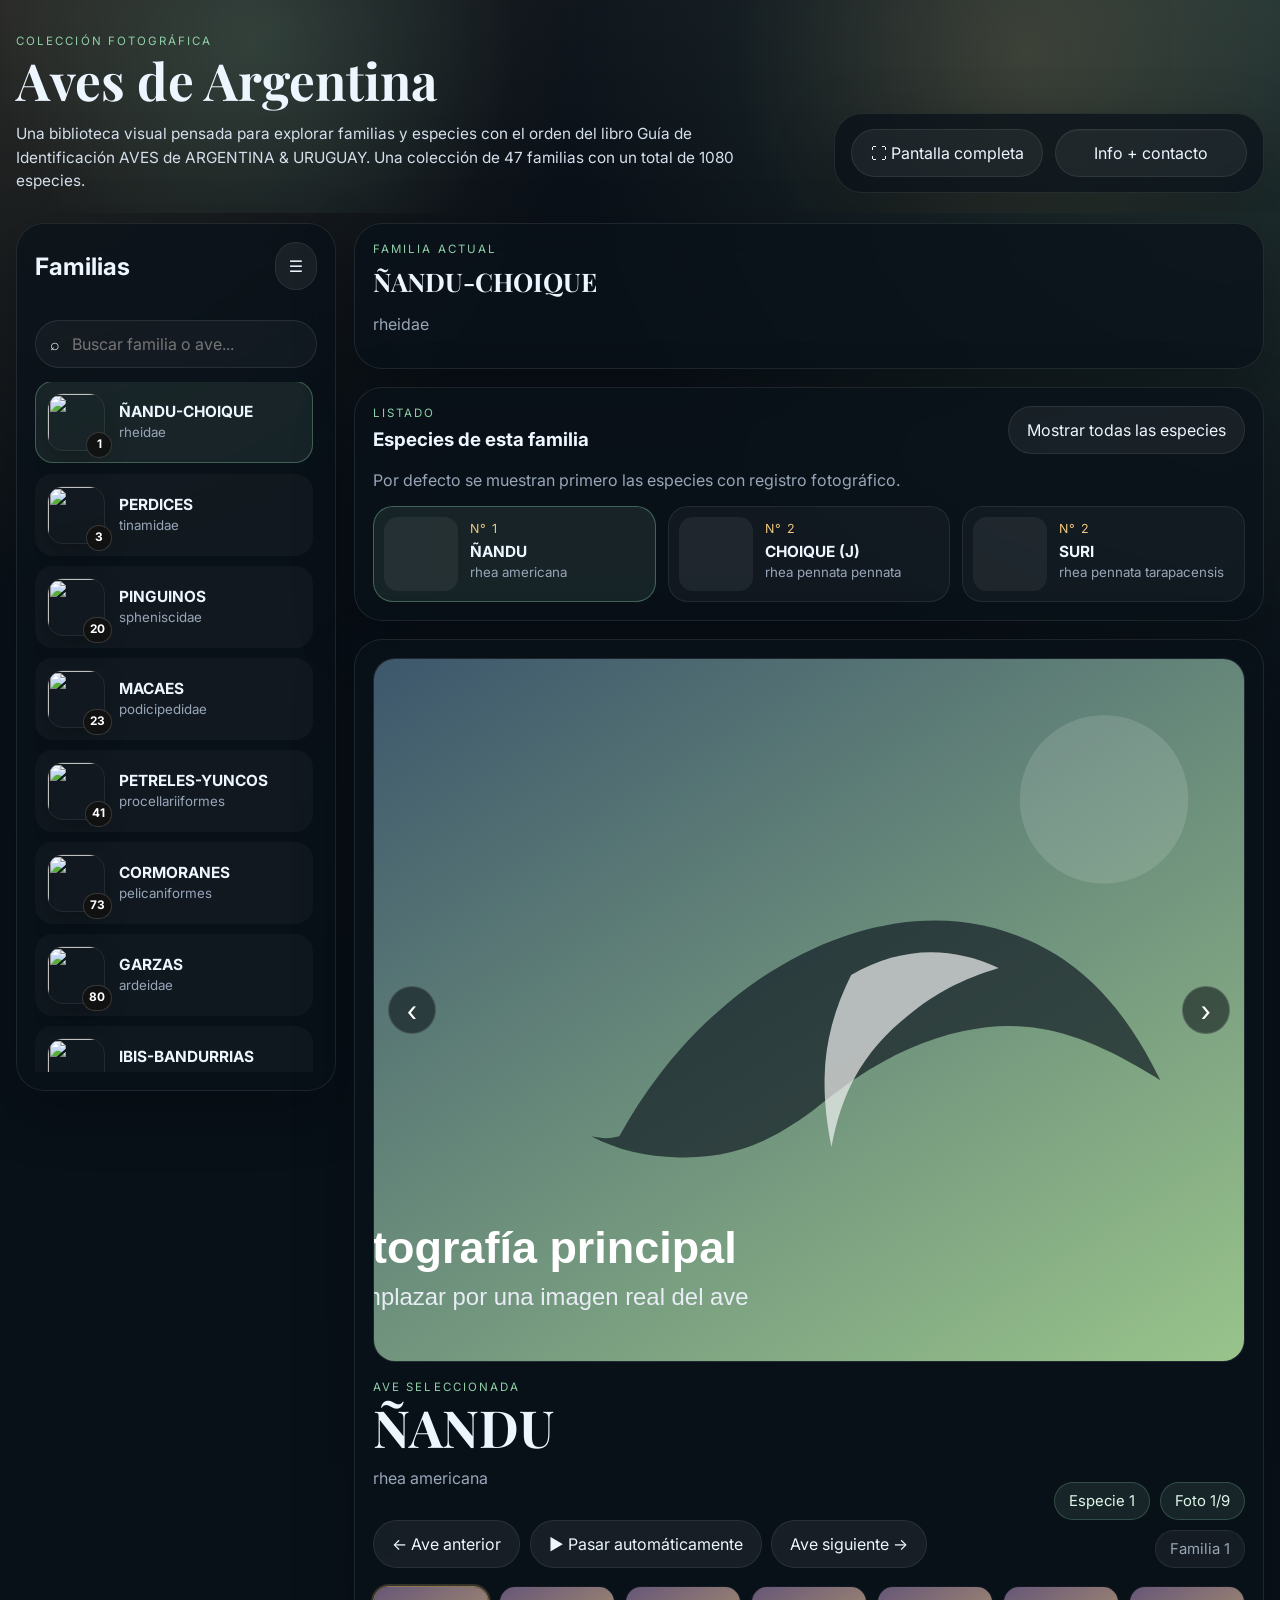
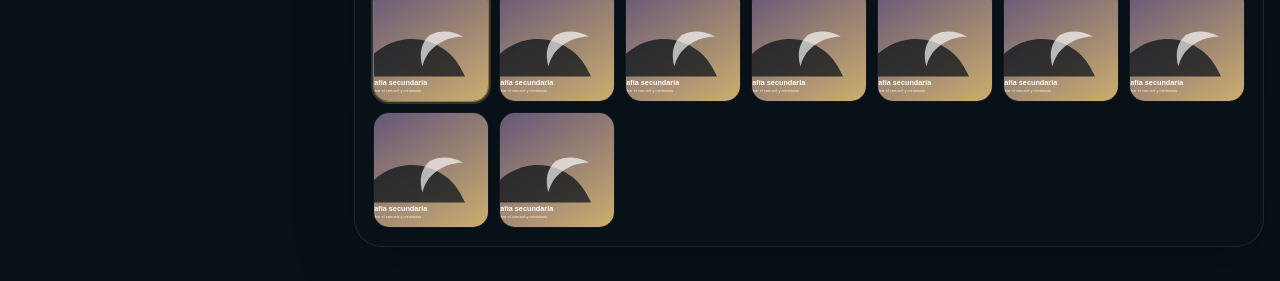
==== commit 8a34d9d0: "Update index.html" ====
--- a/index.html
+++ b/index.html
@@ -1,6 +1,7 @@
 <!DOCTYPE html>
 <html lang="es">
 <head>
+  <link rel="icon" type="image/png" href="assets/favicon.png">
   <meta charset="UTF-8" />
   <meta name="viewport" content="width=device-width, initial-scale=1.0" />
   <title>Aves de Argentina — Biblioteca visual</title>
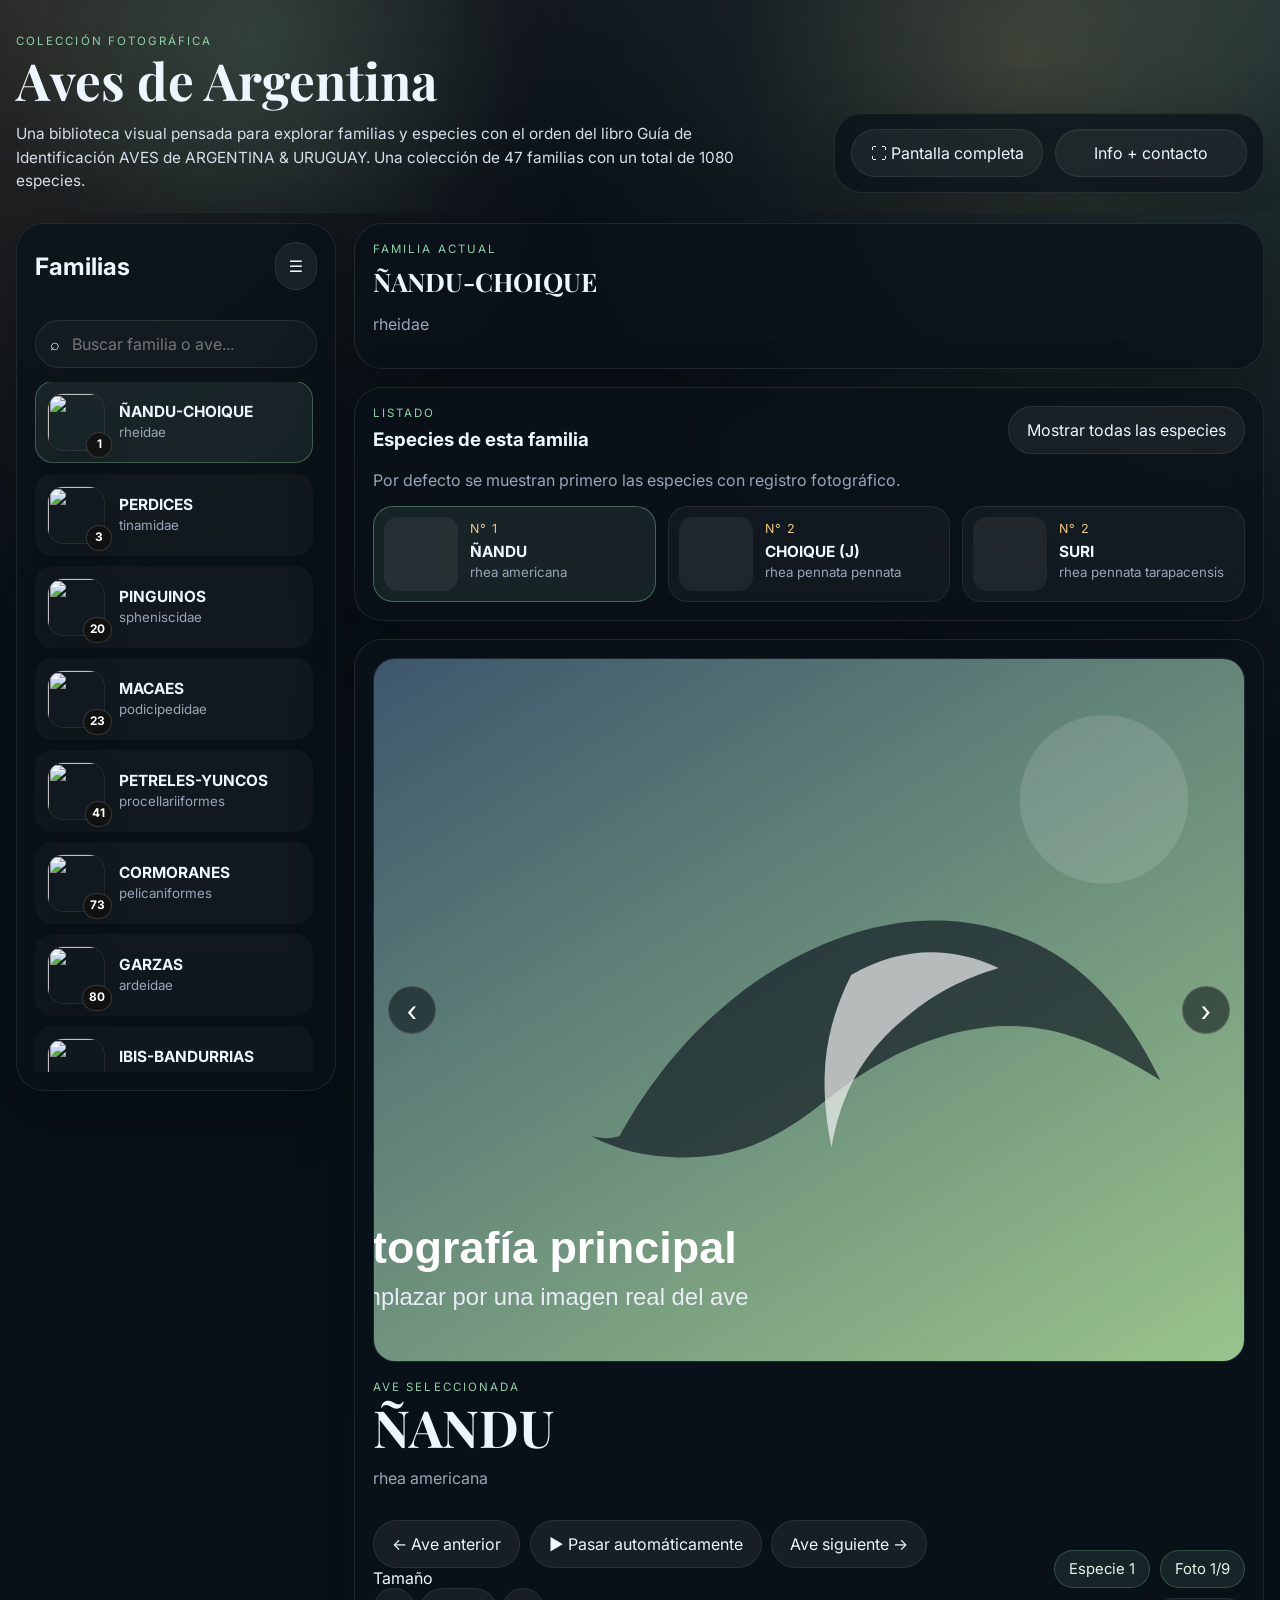
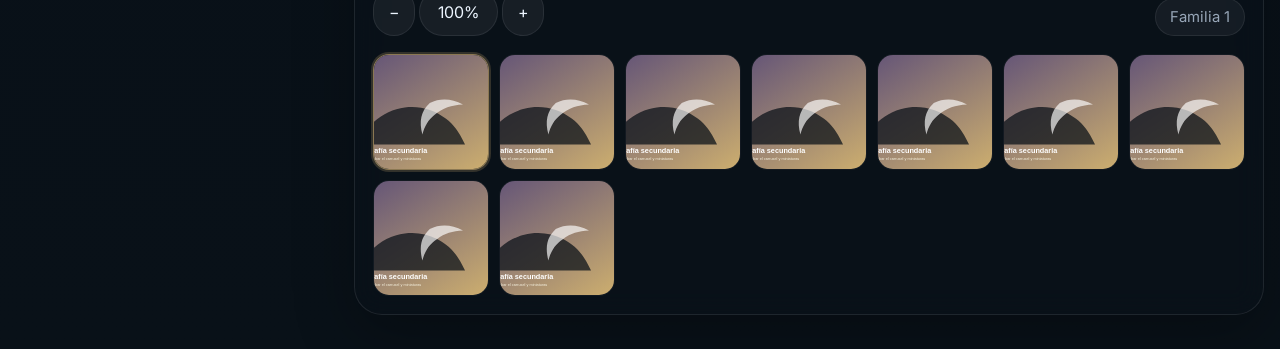
==== commit 417f38e4: "Update index.html" ====
--- a/index.html
+++ b/index.html
@@ -101,12 +101,25 @@
                 <p id="noPhotoNotice" class="viewer__notice" hidden>Aún sin registro fotográfico.</p>
               </div>
 
-              <div class="viewer__controls">
-                <button class="btn btn--soft" id="prevSpeciesBtn" type="button">← Ave anterior</button>
-                <button class="btn btn--soft btn--play" id="toggleSpeciesSlideshowBtn" type="button">
-                  ▶ Pasar automáticamente
-                </button>
-                <button class="btn btn--soft" id="nextSpeciesBtn" type="button">Ave siguiente →</button>
+              <div class="viewer__actions">
+                <div class="viewer__controls">
+                  <button class="btn btn--soft" id="prevSpeciesBtn" type="button">← Ave anterior</button>
+                  <button class="btn btn--soft btn--play" id="toggleSpeciesSlideshowBtn" type="button">
+                    ▶ Pasar automáticamente
+                  </button>
+                  <button class="btn btn--soft" id="nextSpeciesBtn" type="button">Ave siguiente →</button>
+                </div>
+
+                <div class="viewer__zoom" aria-label="Tamaño del visor seleccionado">
+                  <span class="viewer__zoomLabelText">Tamaño</span>
+                  <div class="viewer__zoomControls">
+                    <button class="btn btn--soft btn--icon" id="viewerZoomOutBtn" type="button" aria-label="Reducir tamaño del visor">−</button>
+                    <button class="btn btn--soft viewer__zoomReset" id="viewerZoomResetBtn" type="button" aria-label="Restablecer tamaño del visor">
+                      <span id="viewerZoomLabel">100%</span>
+                    </button>
+                    <button class="btn btn--soft btn--icon" id="viewerZoomInBtn" type="button" aria-label="Aumentar tamaño del visor">+</button>
+                  </div>
+                </div>
               </div>
             </div>
 
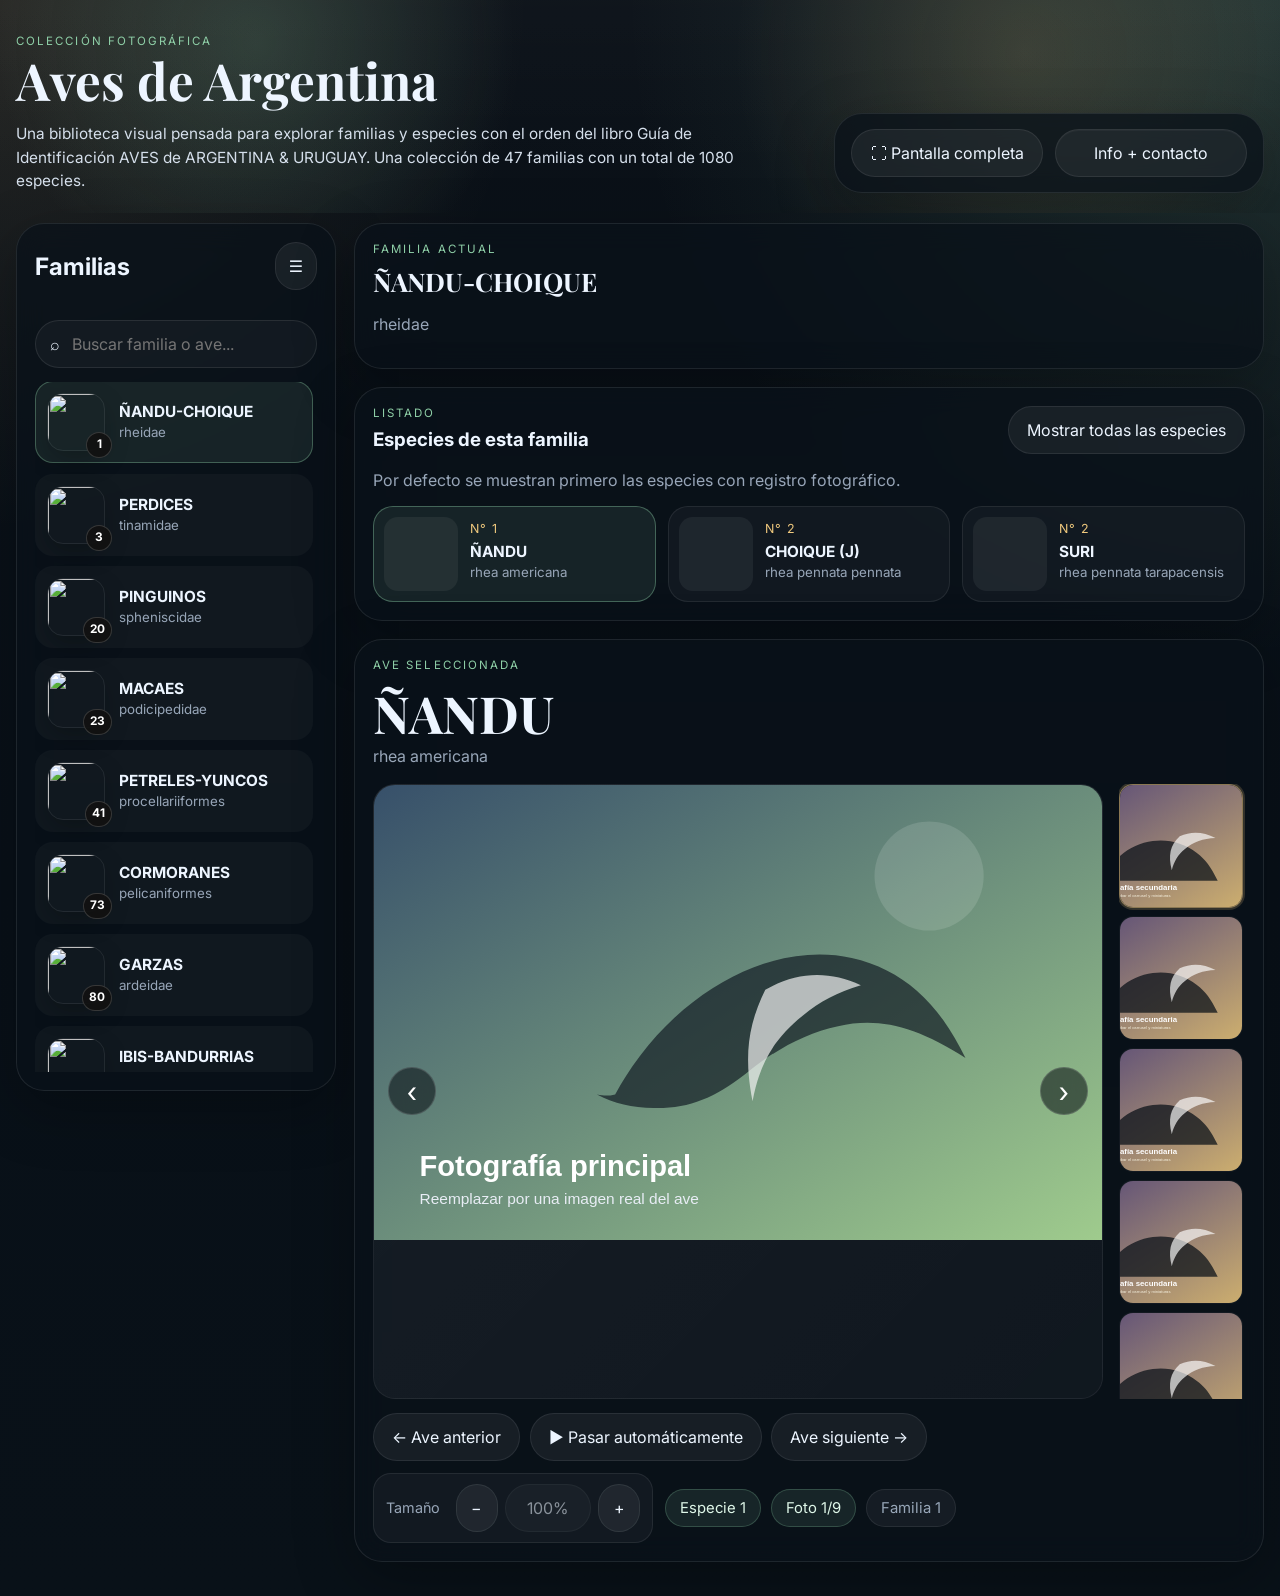
==== commit 2016c40a: "Update index.html" ====
--- a/index.html
+++ b/index.html
@@ -85,20 +85,20 @@
         </section>
 
         <article class="viewer card">
-          <div class="viewer__media">
-            <img id="mainImage" src="assets/placeholder-main-1.svg" alt="Imagen principal del ave" />
-            <button id="prevPhotoBtn" class="viewer__arrow viewer__arrow--left" aria-label="Foto anterior">‹</button>
-            <button id="nextPhotoBtn" class="viewer__arrow viewer__arrow--right" aria-label="Foto siguiente">›</button>
-            <div id="slideshowBadge" class="slideshow-badge" hidden>Automático</div>
+          <div class="viewer__info">
+            <p class="viewer__kicker">Ave seleccionada</p>
+            <h3 id="currentSpeciesCommon">—</h3>
+            <p id="currentSpeciesScientific" class="viewer__scientific">—</p>
+            <p id="noPhotoNotice" class="viewer__notice" hidden>Aún sin registro fotográfico.</p>
           </div>
 
-          <div class="viewer__info">
-            <div class="viewer__top">
-              <div>
-                <p class="viewer__kicker">Ave seleccionada</p>
-                <h3 id="currentSpeciesCommon">—</h3>
-                <p id="currentSpeciesScientific" class="viewer__scientific">—</p>
-                <p id="noPhotoNotice" class="viewer__notice" hidden>Aún sin registro fotográfico.</p>
+          <div class="viewer__content">
+            <div class="viewer__main">
+              <div class="viewer__media">
+                <img id="mainImage" src="assets/placeholder-main-1.svg" alt="Imagen principal del ave" />
+                <button id="prevPhotoBtn" class="viewer__arrow viewer__arrow--left" aria-label="Foto anterior">‹</button>
+                <button id="nextPhotoBtn" class="viewer__arrow viewer__arrow--right" aria-label="Foto siguiente">›</button>
+                <div id="slideshowBadge" class="slideshow-badge" hidden>Automático</div>
               </div>
 
               <div class="viewer__actions">
@@ -110,27 +110,29 @@
                   <button class="btn btn--soft" id="nextSpeciesBtn" type="button">Ave siguiente →</button>
                 </div>
 
-                <div class="viewer__zoom" aria-label="Tamaño del visor seleccionado">
-                  <span class="viewer__zoomLabelText">Tamaño</span>
-                  <div class="viewer__zoomControls">
-                    <button class="btn btn--soft btn--icon" id="viewerZoomOutBtn" type="button" aria-label="Reducir tamaño del visor">−</button>
-                    <button class="btn btn--soft viewer__zoomReset" id="viewerZoomResetBtn" type="button" aria-label="Restablecer tamaño del visor">
-                      <span id="viewerZoomLabel">100%</span>
-                    </button>
-                    <button class="btn btn--soft btn--icon" id="viewerZoomInBtn" type="button" aria-label="Aumentar tamaño del visor">+</button>
+                <div class="viewer__auxRow">
+                  <div class="viewer__zoom" aria-label="Tamaño del visor seleccionado">
+                    <span class="viewer__zoomLabelText">Tamaño</span>
+                    <div class="viewer__zoomControls">
+                      <button class="btn btn--soft btn--icon" id="viewerZoomOutBtn" type="button" aria-label="Reducir tamaño del visor">−</button>
+                      <button class="btn btn--soft viewer__zoomReset" id="viewerZoomResetBtn" type="button" aria-label="Restablecer tamaño del visor">
+                        <span id="viewerZoomLabel">100%</span>
+                      </button>
+                      <button class="btn btn--soft btn--icon" id="viewerZoomInBtn" type="button" aria-label="Aumentar tamaño del visor">+</button>
+                    </div>
+                  </div>
+
+                  <div class="viewer__meta">
+                    <span id="speciesOrderBadge" class="pill">Orden —</span>
+                    <span id="photoCounter" class="pill">Foto 1/1</span>
+                    <span id="familyOrderBadge" class="pill pill--muted">Familia —</span>
                   </div>
                 </div>
               </div>
             </div>
 
-            <div class="viewer__meta">
-              <span id="speciesOrderBadge" class="pill">Orden —</span>
-              <span id="photoCounter" class="pill">Foto 1/1</span>
-              <span id="familyOrderBadge" class="pill pill--muted">Familia —</span>
-            </div>
+            <div class="thumbs" id="thumbStrip" aria-label="Miniaturas de la especie"></div>
           </div>
-
-          <div class="thumbs" id="thumbStrip" aria-label="Miniaturas de la especie"></div>
         </article>
       </section>
     </main>
--- a/styles.css
+++ b/styles.css
@@ -374,15 +374,38 @@
 
 /* VIEWER */
 .viewer {
+  --viewer-scale: 1;
+  display: flex;
+  flex-direction: column;
+  gap: calc(18px * var(--viewer-scale));
+}
+
+.viewer__info {
+  display: flex;
+  flex-direction: column;
+  gap: calc(8px * var(--viewer-scale));
+  align-items: flex-start;
+}
+
+.viewer__content {
   display: grid;
-  gap: 18px;
+  grid-template-columns: minmax(0, 1fr) clamp(88px, 10vw, 126px);
+  gap: calc(16px * var(--viewer-scale));
+  align-items: start;
+}
+
+.viewer__main {
+  display: flex;
+  flex-direction: column;
+  gap: calc(14px * var(--viewer-scale));
+  min-width: 0;
 }
 
 .viewer__media {
   position: relative;
   overflow: hidden;
   border-radius: calc(var(--radius-xl) - 6px);
-  min-height: clamp(340px, 55vw, 720px);
+  min-height: clamp(340px, 48vw, 700px);
   background: linear-gradient(135deg, rgba(255,255,255,0.06), rgba(255,255,255,0.03));
   border: 1px solid rgba(255,255,255,0.06);
 }
@@ -422,43 +445,77 @@
   font-weight: 600;
 }
 
-.viewer__info {
-  display: flex;
+.viewer h3 {
+  margin: 0;
+  font-family: "Playfair Display", serif;
+  font-size: clamp(calc(1.9rem * var(--viewer-scale)), 4vw, calc(3.2rem * var(--viewer-scale)));
+  line-height: 0.98;
+}
+
+.viewer__actions {
+  display: flex;
+  flex-direction: column;
+  align-items: stretch;
+  gap: calc(0.75rem * var(--viewer-scale));
+}
+
+.viewer__controls {
+  display: flex;
+  align-items: center;
+  gap: calc(0.6rem * var(--viewer-scale));
+  flex-wrap: wrap;
+}
+
+.viewer__auxRow {
+  display: flex;
+  flex-wrap: wrap;
+  align-items: stretch;
+  gap: calc(0.75rem * var(--viewer-scale));
+}
+
+.viewer__zoom {
+  display: flex;
+  align-items: center;
   justify-content: space-between;
-  gap: 18px;
-  align-items: end;
-}
-
-.viewer__top {
-  display: flex;
-  align-items: flex-start;
-  justify-content: space-between;
-  gap: 1rem;
+  gap: calc(0.7rem * var(--viewer-scale));
+  padding: calc(10px * var(--viewer-scale)) calc(12px * var(--viewer-scale));
+  border-radius: calc(18px * var(--viewer-scale));
+  border: 1px solid rgba(255,255,255,0.08);
+  background: rgba(255,255,255,0.04);
+  flex: 0 1 280px;
+}
+
+.viewer__zoomLabelText {
+  font-size: calc(0.9rem * var(--viewer-scale));
+  color: var(--muted);
+  white-space: nowrap;
+}
+
+.viewer__zoomControls {
+  display: inline-flex;
+  align-items: center;
+  gap: calc(0.45rem * var(--viewer-scale));
+}
+
+.viewer__zoomReset {
+  min-width: calc(86px * var(--viewer-scale));
+}
+
+.viewer__meta {
+  display: flex;
   flex-wrap: wrap;
-}
-
-.viewer h3 {
-  font-family: "Playfair Display", serif;
-  font-size: clamp(1.9rem, 4vw, 3.35rem);
-  line-height: 0.98;
-}
-
-.viewer__controls {
-  display: flex;
-  align-items: center;
-  gap: 0.6rem;
-  flex-wrap: wrap;
-}
-
-.viewer__meta {
-  display: flex;
-  flex-wrap: wrap;
-  justify-content: end;
-  gap: 10px;
+  justify-content: flex-start;
+  align-items: center;
+  gap: calc(10px * var(--viewer-scale));
+  flex: 1 1 340px;
+}
+
+.viewer__scientific {
+  margin: 0;
 }
 
 .viewer__notice {
-  margin-top: 0.45rem;
+  margin-top: 0.2rem;
   color: #d9b46b;
   font-weight: 600;
   letter-spacing: 0.02em;
@@ -468,13 +525,13 @@
   display: inline-flex;
   align-items: center;
   justify-content: center;
-  min-height: 38px;
-  padding: 0 14px;
+  min-height: calc(38px * var(--viewer-scale));
+  padding: 0 calc(14px * var(--viewer-scale));
   border-radius: 999px;
   background: rgba(143, 208, 168, 0.11);
   border: 1px solid rgba(143, 208, 168, 0.24);
   color: #dff7e9;
-  font-size: 0.93rem;
+  font-size: calc(0.93rem * var(--viewer-scale));
 }
 
 .pill--muted {
@@ -486,13 +543,18 @@
 /* THUMBS */
 .thumbs {
   display: grid;
-  grid-template-columns: repeat(auto-fill, minmax(108px, 1fr));
-  gap: 10px;
+  grid-template-columns: 1fr;
+  gap: calc(8px * var(--viewer-scale));
+  align-content: start;
+  max-height: clamp(340px, 48vw, 700px);
+  overflow: auto;
+  padding-right: 2px;
 }
 
 .thumb {
+  width: 100%;
   aspect-ratio: 1 / 1;
-  border-radius: 16px;
+  border-radius: calc(14px * var(--viewer-scale));
   overflow: hidden;
   border: 1px solid transparent;
   padding: 0;
@@ -510,7 +572,6 @@
   border-color: rgba(240, 201, 126, 0.55);
   box-shadow: 0 0 0 2px rgba(240, 201, 126, 0.18);
 }
-
 /* SPECIES LIST */
 .species-list {
   display: grid;
@@ -576,6 +637,12 @@
   transition: transform .2s ease, opacity .2s ease;
 }
 
+.viewer .btn {
+  min-height: calc(48px * var(--viewer-scale));
+  padding-inline: calc(18px * var(--viewer-scale));
+  font-size: calc(1rem * var(--viewer-scale));
+}
+
 .btn:hover { transform: translateY(-1px); }
 
 .btn--primary {
@@ -604,7 +671,10 @@
   justify-content: center;
 }
 
-#toggleSpeciesSlideshowBtn[disabled] {
+#toggleSpeciesSlideshowBtn[disabled],
+#viewerZoomOutBtn[disabled],
+#viewerZoomInBtn[disabled],
+#viewerZoomResetBtn[disabled] {
   opacity: 0.55;
   cursor: not-allowed;
 }
@@ -623,10 +693,19 @@
 }
 
 /* RESPONSIVE */
+@media (max-width: 1180px) {
+  .viewer__content {
+    grid-template-columns: minmax(0, 1fr) 110px;
+  }
+
+  .thumbs {
+    max-height: clamp(320px, 46vw, 660px);
+  }
+}
+
 @media (max-width: 1050px) {
   .hero__content,
   .layout,
-  .viewer__info,
   .toolbar,
   .section-head {
     grid-template-columns: 1fr;
@@ -640,12 +719,59 @@
     max-height: none;
   }
 
-  .viewer__meta {
-    justify-content: start;
+  .main-column {
+    display: grid;
+    grid-template-columns: 1fr;
+  }
+
+  .viewer {
+    order: 1;
+  }
+
+  .species-panel {
+    order: 2;
   }
 }
 
 @media (max-width: 900px) {
+  .layout.layout--mobile-sidebar {
+    position: relative;
+  }
+
+  .layout.layout--mobile-sidebar .sidebar {
+    margin-bottom: 0;
+  }
+
+  .sidebar {
+    padding: 14px;
+  }
+
+  .layout--mobile-sidebar .sidebar:not(.sidebar--mobile-open) .searchbox,
+  .layout--mobile-sidebar .sidebar:not(.sidebar--mobile-open) .family-list,
+  .layout--mobile-sidebar .sidebar:not(.sidebar--mobile-open) .sidebar__header h2 {
+    display: none;
+  }
+
+  .layout--mobile-sidebar .sidebar:not(.sidebar--mobile-open) {
+    padding: 12px 14px;
+  }
+
+  .layout--mobile-sidebar .sidebar__header {
+    margin-bottom: 0;
+  }
+
+  .layout--mobile-sidebar .sidebar:not(.sidebar--mobile-open) .sidebar__header {
+    justify-content: center;
+  }
+
+  .layout--mobile-sidebar .sidebar.sidebar--mobile-open {
+    position: sticky;
+    top: 10px;
+    z-index: 20;
+    box-shadow: 0 18px 50px rgba(0,0,0,0.35);
+  }
+
+  .viewer__actions,
   .viewer__controls,
   .section-head__actions {
     width: 100%;
@@ -684,6 +810,20 @@
     padding: 14px;
   }
 
+  .viewer {
+    --viewer-scale: 1 !important;
+    gap: 14px;
+  }
+
+  .viewer__content {
+    grid-template-columns: 1fr;
+    gap: 14px;
+  }
+
+  .viewer__main {
+    gap: 12px;
+  }
+
   .viewer__media {
     min-height: 280px;
   }
@@ -691,6 +831,33 @@
   .viewer__arrow {
     width: 42px;
     height: 42px;
+  }
+
+  .viewer__zoom {
+    flex-direction: column;
+    align-items: stretch;
+  }
+
+  .viewer__zoomControls {
+    width: 100%;
+    justify-content: space-between;
+  }
+
+  .thumbs {
+    display: grid;
+    grid-auto-flow: column;
+    grid-auto-columns: minmax(92px, 120px);
+    grid-template-columns: none;
+    max-height: none;
+    overflow-x: auto;
+    overflow-y: hidden;
+    padding-bottom: 6px;
+    padding-right: 0;
+    scroll-snap-type: x proximity;
+  }
+
+  .thumb {
+    scroll-snap-align: start;
   }
 
   .species-list {
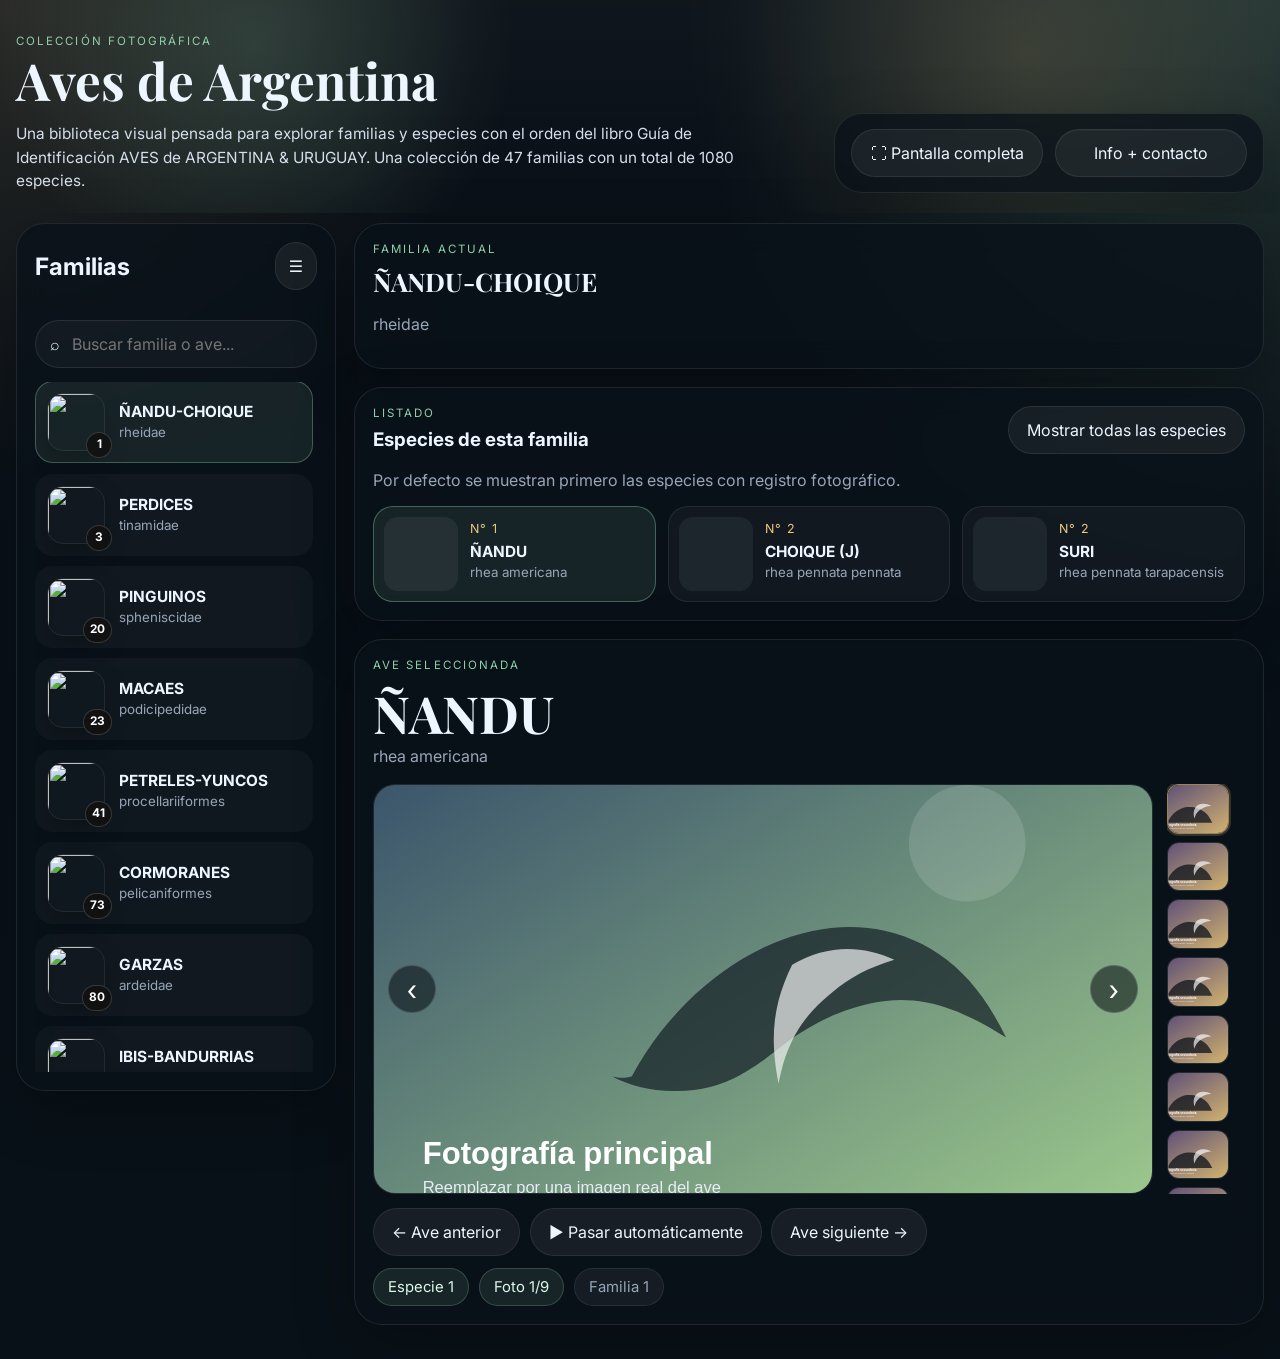
==== commit cf99a331: "Update index.html" ====
--- a/index.html
+++ b/index.html
@@ -111,17 +111,6 @@
                 </div>
 
                 <div class="viewer__auxRow">
-                  <div class="viewer__zoom" aria-label="Tamaño del visor seleccionado">
-                    <span class="viewer__zoomLabelText">Tamaño</span>
-                    <div class="viewer__zoomControls">
-                      <button class="btn btn--soft btn--icon" id="viewerZoomOutBtn" type="button" aria-label="Reducir tamaño del visor">−</button>
-                      <button class="btn btn--soft viewer__zoomReset" id="viewerZoomResetBtn" type="button" aria-label="Restablecer tamaño del visor">
-                        <span id="viewerZoomLabel">100%</span>
-                      </button>
-                      <button class="btn btn--soft btn--icon" id="viewerZoomInBtn" type="button" aria-label="Aumentar tamaño del visor">+</button>
-                    </div>
-                  </div>
-
                   <div class="viewer__meta">
                     <span id="speciesOrderBadge" class="pill">Orden —</span>
                     <span id="photoCounter" class="pill">Foto 1/1</span>
--- a/styles.css
+++ b/styles.css
@@ -389,8 +389,8 @@
 
 .viewer__content {
   display: grid;
-  grid-template-columns: minmax(0, 1fr) clamp(88px, 10vw, 126px);
-  gap: calc(16px * var(--viewer-scale));
+  grid-template-columns: minmax(0, 1fr) calc(78px + ((var(--viewer-scale) - 1) * 24px));
+  gap: calc(14px + ((var(--viewer-scale) - 1) * 10px));
   align-items: start;
 }
 
@@ -405,7 +405,7 @@
   position: relative;
   overflow: hidden;
   border-radius: calc(var(--radius-xl) - 6px);
-  min-height: clamp(340px, 48vw, 700px);
+  height: clamp(calc(280px * var(--viewer-scale)), calc(32vw * var(--viewer-scale)), calc(560px * var(--viewer-scale)));
   background: linear-gradient(135deg, rgba(255,255,255,0.06), rgba(255,255,255,0.03));
   border: 1px solid rgba(255,255,255,0.06);
 }
@@ -544,19 +544,46 @@
 .thumbs {
   display: grid;
   grid-template-columns: 1fr;
-  gap: calc(8px * var(--viewer-scale));
+  gap: calc(8px + ((var(--viewer-scale) - 1) * 6px));
   align-content: start;
-  max-height: clamp(340px, 48vw, 700px);
-  overflow: auto;
-  padding-right: 2px;
+  max-height: clamp(calc(280px * var(--viewer-scale)), calc(32vw * var(--viewer-scale)), calc(560px * var(--viewer-scale)));
+  overflow-y: auto;
+  overflow-x: hidden;
+  padding-right: 6px;
+  scrollbar-gutter: stable;
+  scrollbar-width: thin;
+  scrollbar-color: rgba(72,72,72,0.98) rgba(255,255,255,0.025);
+}
+
+.thumbs::-webkit-scrollbar {
+  width: 10px;
+}
+
+.thumbs::-webkit-scrollbar-track {
+  background: rgba(255,255,255,0.025);
+  border-radius: 999px;
+}
+
+.thumbs::-webkit-scrollbar-thumb {
+  background: linear-gradient(180deg, rgba(78,78,78,0.98), rgba(38,38,38,1));
+  border-radius: 999px;
+  border: 2px solid rgba(8,8,8,0.6);
+}
+
+.thumbs::-webkit-scrollbar-thumb:hover {
+  background: linear-gradient(180deg, rgba(108,108,108,1), rgba(56,56,56,1));
+}
+
+.thumbs::-webkit-scrollbar-corner {
+  background: transparent;
 }
 
 .thumb {
   width: 100%;
-  aspect-ratio: 1 / 1;
-  border-radius: calc(14px * var(--viewer-scale));
+  aspect-ratio: 5 / 4;
+  border-radius: 12px;
   overflow: hidden;
-  border: 1px solid transparent;
+  border: 1px solid rgba(255,255,255,0.08);
   padding: 0;
   cursor: pointer;
   background: rgba(255,255,255,0.04);
@@ -568,8 +595,12 @@
   object-fit: cover;
 }
 
+.thumb:hover {
+  border-color: rgba(255,255,255,0.2);
+}
+
 .thumb.is-active {
-  border-color: rgba(240, 201, 126, 0.55);
+  border-color: rgba(240, 201, 126, 0.62);
   box-shadow: 0 0 0 2px rgba(240, 201, 126, 0.18);
 }
 /* SPECIES LIST */
@@ -695,11 +726,15 @@
 /* RESPONSIVE */
 @media (max-width: 1180px) {
   .viewer__content {
-    grid-template-columns: minmax(0, 1fr) 110px;
+    grid-template-columns: minmax(0, 1fr) 72px;
+  }
+
+  .viewer__media {
+    height: clamp(260px, 34vw, 500px);
   }
 
   .thumbs {
-    max-height: clamp(320px, 46vw, 660px);
+    max-height: clamp(260px, 34vw, 500px);
   }
 }
 
@@ -825,7 +860,7 @@
   }
 
   .viewer__media {
-    min-height: 280px;
+    height: clamp(250px, 54vw, 380px);
   }
 
   .viewer__arrow {
@@ -846,7 +881,7 @@
   .thumbs {
     display: grid;
     grid-auto-flow: column;
-    grid-auto-columns: minmax(92px, 120px);
+    grid-auto-columns: minmax(88px, 108px);
     grid-template-columns: none;
     max-height: none;
     overflow-x: auto;
@@ -854,6 +889,11 @@
     padding-bottom: 6px;
     padding-right: 0;
     scroll-snap-type: x proximity;
+    scrollbar-gutter: auto;
+  }
+
+  .thumb {
+    aspect-ratio: 1 / 1;
   }
 
   .thumb {
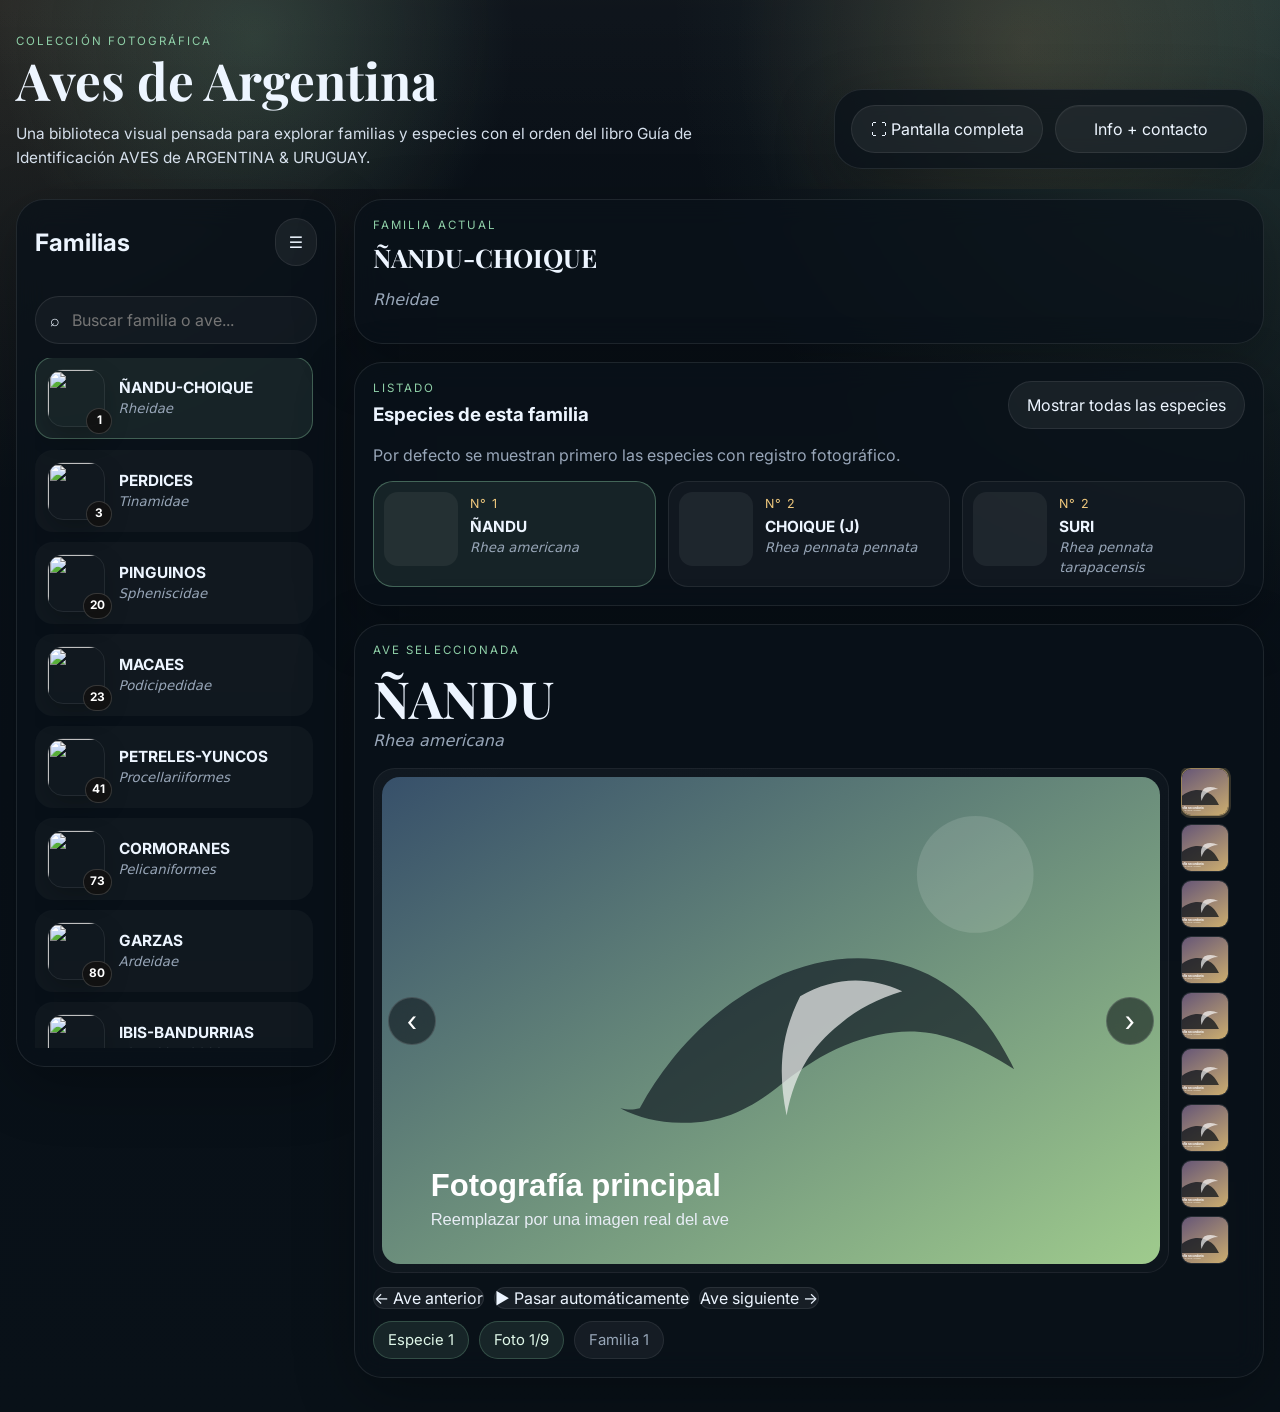
==== commit fb8de63d: "Update index.html" ====
--- a/index.html
+++ b/index.html
@@ -22,7 +22,7 @@
           <p class="eyebrow">Colección fotográfica</p>
           <h1>Aves de Argentina</h1>
 <p class="hero__lead">
-  Una biblioteca visual pensada para explorar familias y especies con el orden del libro Guía de Identificación AVES de ARGENTINA &amp; URUGUAY. Una colección de 47 familias con un total de 1080 especies.
+  Una biblioteca visual pensada para explorar familias y especies con el orden del libro Guía de Identificación AVES de ARGENTINA &amp; URUGUAY. 
 </p>
         </div>
 
--- a/styles.css
+++ b/styles.css
@@ -332,6 +332,13 @@
   color: var(--muted);
 }
 
+.family-item small,
+.species-card small,
+.toolbar__scientific,
+.viewer__scientific {
+  font-style: italic;
+}
+
 .family-item__labels strong,
 .species-card strong {
   display: block;
@@ -374,46 +381,52 @@
 
 /* VIEWER */
 .viewer {
-  --viewer-scale: 1;
   display: flex;
   flex-direction: column;
-  gap: calc(18px * var(--viewer-scale));
+  gap: 18px;
 }
 
 .viewer__info {
   display: flex;
   flex-direction: column;
-  gap: calc(8px * var(--viewer-scale));
+  gap: 8px;
   align-items: flex-start;
 }
 
 .viewer__content {
   display: grid;
-  grid-template-columns: minmax(0, 1fr) calc(78px + ((var(--viewer-scale) - 1) * 24px));
-  gap: calc(14px + ((var(--viewer-scale) - 1) * 10px));
+  grid-template-columns: minmax(0, 1fr) 64px;
+  gap: 12px;
   align-items: start;
 }
 
 .viewer__main {
   display: flex;
   flex-direction: column;
-  gap: calc(14px * var(--viewer-scale));
+  gap: 14px;
   min-width: 0;
 }
 
 .viewer__media {
   position: relative;
+  display: grid;
+  place-items: center;
   overflow: hidden;
   border-radius: calc(var(--radius-xl) - 6px);
-  height: clamp(calc(280px * var(--viewer-scale)), calc(32vw * var(--viewer-scale)), calc(560px * var(--viewer-scale)));
-  background: linear-gradient(135deg, rgba(255,255,255,0.06), rgba(255,255,255,0.03));
+  max-height: 72vh;
+  padding: 8px;
+  background: linear-gradient(135deg, rgba(255,255,255,0.04), rgba(255,255,255,0.02));
   border: 1px solid rgba(255,255,255,0.06);
 }
 
 .viewer__media img {
-  width: 100%;
-  height: 100%;
-  object-fit: cover;
+  display: block;
+  width: auto;
+  height: auto;
+  max-width: 100%;
+  max-height: min(68vh, 620px);
+  object-fit: contain;
+  border-radius: 18px;
 }
 
 .viewer__arrow {
@@ -448,7 +461,7 @@
 .viewer h3 {
   margin: 0;
   font-family: "Playfair Display", serif;
-  font-size: clamp(calc(1.9rem * var(--viewer-scale)), 4vw, calc(3.2rem * var(--viewer-scale)));
+  font-size: clamp(1.9rem, 4vw, 3.2rem);
   line-height: 0.98;
 }
 
@@ -456,49 +469,21 @@
   display: flex;
   flex-direction: column;
   align-items: stretch;
-  gap: calc(0.75rem * var(--viewer-scale));
+  gap: 12px;
 }
 
 .viewer__controls {
   display: flex;
   align-items: center;
-  gap: calc(0.6rem * var(--viewer-scale));
+  gap: 0.6rem;
   flex-wrap: wrap;
 }
 
 .viewer__auxRow {
   display: flex;
   flex-wrap: wrap;
-  align-items: stretch;
-  gap: calc(0.75rem * var(--viewer-scale));
-}
-
-.viewer__zoom {
-  display: flex;
-  align-items: center;
-  justify-content: space-between;
-  gap: calc(0.7rem * var(--viewer-scale));
-  padding: calc(10px * var(--viewer-scale)) calc(12px * var(--viewer-scale));
-  border-radius: calc(18px * var(--viewer-scale));
-  border: 1px solid rgba(255,255,255,0.08);
-  background: rgba(255,255,255,0.04);
-  flex: 0 1 280px;
-}
-
-.viewer__zoomLabelText {
-  font-size: calc(0.9rem * var(--viewer-scale));
-  color: var(--muted);
-  white-space: nowrap;
-}
-
-.viewer__zoomControls {
-  display: inline-flex;
-  align-items: center;
-  gap: calc(0.45rem * var(--viewer-scale));
-}
-
-.viewer__zoomReset {
-  min-width: calc(86px * var(--viewer-scale));
+  align-items: center;
+  gap: 0.75rem;
 }
 
 .viewer__meta {
@@ -506,8 +491,7 @@
   flex-wrap: wrap;
   justify-content: flex-start;
   align-items: center;
-  gap: calc(10px * var(--viewer-scale));
-  flex: 1 1 340px;
+  gap: 10px;
 }
 
 .viewer__scientific {
@@ -525,13 +509,13 @@
   display: inline-flex;
   align-items: center;
   justify-content: center;
-  min-height: calc(38px * var(--viewer-scale));
-  padding: 0 calc(14px * var(--viewer-scale));
+  min-height: 38px;
+  padding: 0 14px;
   border-radius: 999px;
   background: rgba(143, 208, 168, 0.11);
   border: 1px solid rgba(143, 208, 168, 0.24);
   color: #dff7e9;
-  font-size: calc(0.93rem * var(--viewer-scale));
+  font-size: 0.93rem;
 }
 
 .pill--muted {
@@ -544,12 +528,13 @@
 .thumbs {
   display: grid;
   grid-template-columns: 1fr;
-  gap: calc(8px + ((var(--viewer-scale) - 1) * 6px));
-  align-content: start;
-  max-height: clamp(calc(280px * var(--viewer-scale)), calc(32vw * var(--viewer-scale)), calc(560px * var(--viewer-scale)));
+  gap: 8px;
+  width: 64px;
+  max-height: min(68vh, 620px);
   overflow-y: auto;
   overflow-x: hidden;
   padding-right: 6px;
+  align-content: start;
   scrollbar-gutter: stable;
   scrollbar-width: thin;
   scrollbar-color: rgba(72,72,72,0.98) rgba(255,255,255,0.025);
@@ -580,8 +565,8 @@
 
 .thumb {
   width: 100%;
-  aspect-ratio: 5 / 4;
-  border-radius: 12px;
+  aspect-ratio: 1 / 1;
+  border-radius: 10px;
   overflow: hidden;
   border: 1px solid rgba(255,255,255,0.08);
   padding: 0;
@@ -603,6 +588,7 @@
   border-color: rgba(240, 201, 126, 0.62);
   box-shadow: 0 0 0 2px rgba(240, 201, 126, 0.18);
 }
+
 /* SPECIES LIST */
 .species-list {
   display: grid;
@@ -726,15 +712,16 @@
 /* RESPONSIVE */
 @media (max-width: 1180px) {
   .viewer__content {
-    grid-template-columns: minmax(0, 1fr) 72px;
-  }
-
-  .viewer__media {
-    height: clamp(260px, 34vw, 500px);
+    grid-template-columns: minmax(0, 1fr) 60px;
+    gap: 10px;
+  }
+
+  .viewer__media img {
+    max-height: min(64vh, 500px);
   }
 
   .thumbs {
-    max-height: clamp(260px, 34vw, 500px);
+    max-height: min(64vh, 500px);
   }
 }
 
@@ -846,7 +833,6 @@
   }
 
   .viewer {
-    --viewer-scale: 1 !important;
     gap: 14px;
   }
 
@@ -860,28 +846,22 @@
   }
 
   .viewer__media {
-    height: clamp(250px, 54vw, 380px);
+    max-height: none;
+    padding: 8px;
+  }
+
+  .viewer__media img {
+    max-height: 60vh;
   }
 
   .viewer__arrow {
     width: 42px;
     height: 42px;
   }
-
-  .viewer__zoom {
-    flex-direction: column;
-    align-items: stretch;
-  }
-
-  .viewer__zoomControls {
-    width: 100%;
-    justify-content: space-between;
-  }
-
   .thumbs {
     display: grid;
     grid-auto-flow: column;
-    grid-auto-columns: minmax(88px, 108px);
+    grid-auto-columns: minmax(72px, 86px);
     grid-template-columns: none;
     max-height: none;
     overflow-x: auto;
